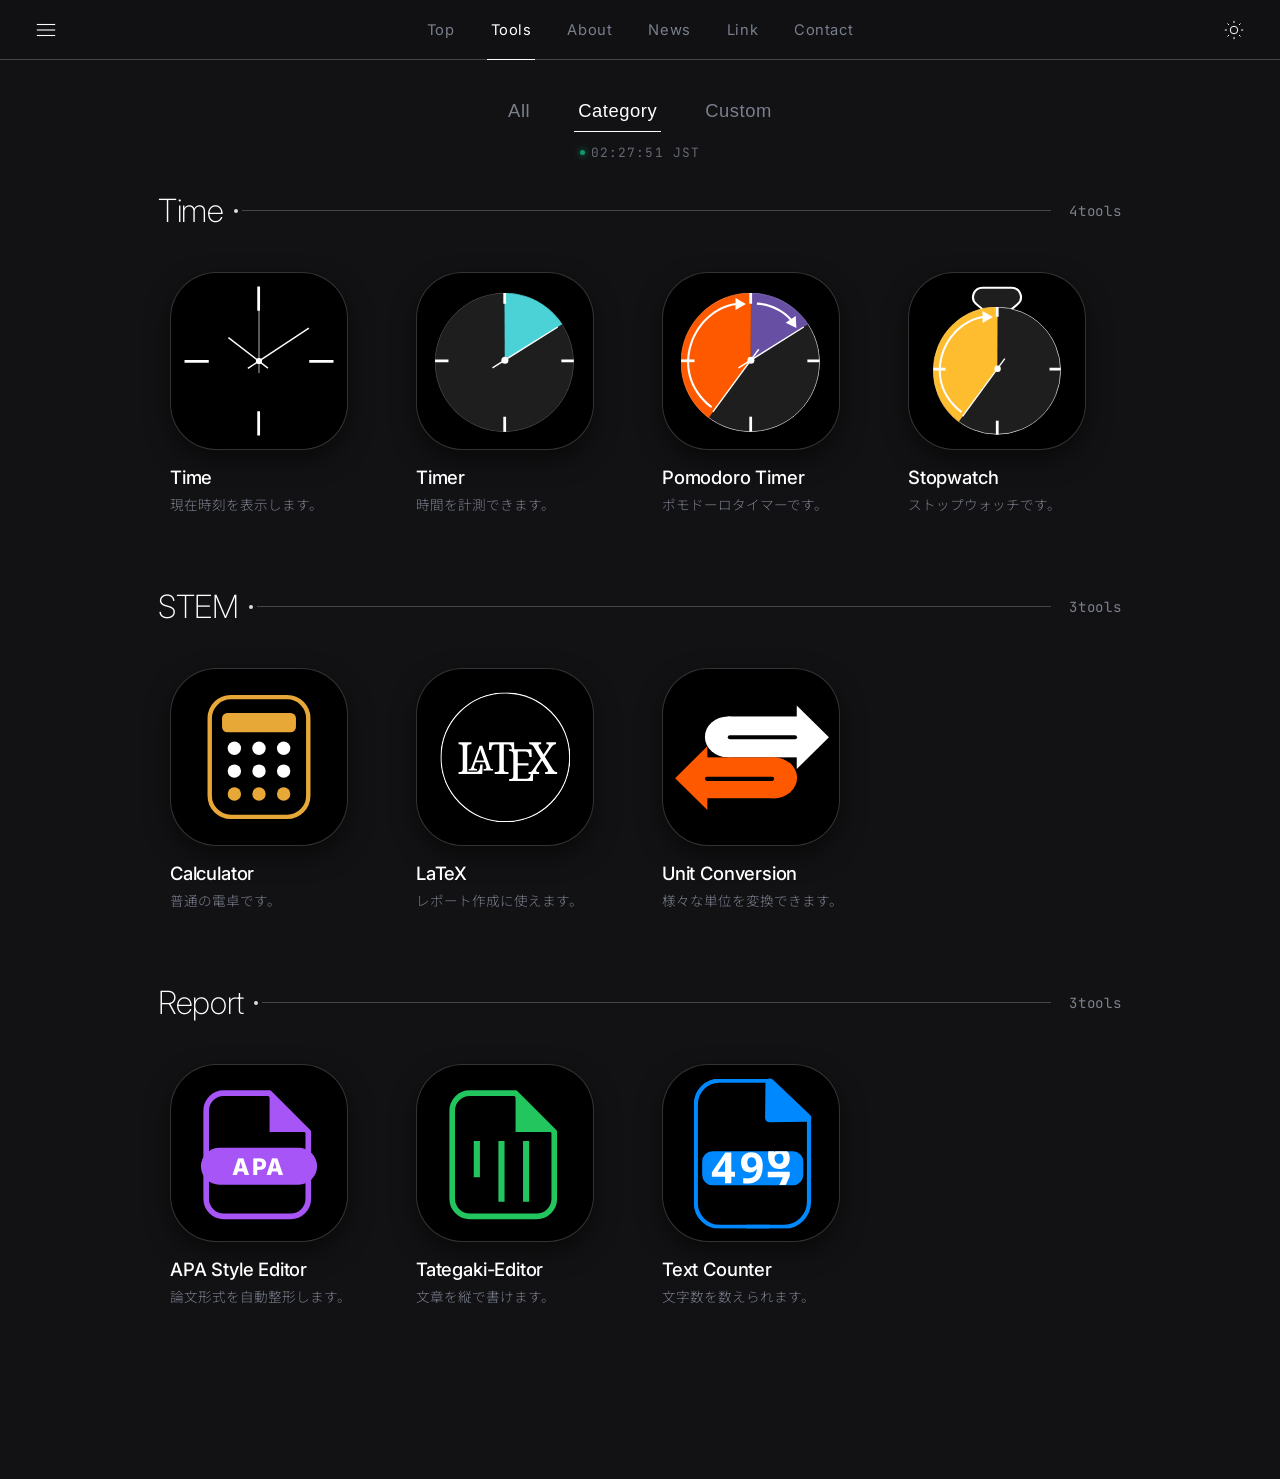
==== index.html @ df2ba7e4 "Update link for time tool to point to time.html" ====
<!DOCTYPE html>
<html lang="ja">
<head>
  <meta charset="UTF-8" />
  <meta name="viewport" content="width=device-width, initial-scale=1.0" />
  <title>Tools Hub | KITs (kits-tools.net)</title>
  
  <link rel="preconnect" href="https://fonts.googleapis.com">
  <link rel="preconnect" href="https://fonts.gstatic.com" crossorigin>
  <link href="https://fonts.googleapis.com/css2?family=Inter:wght@200;300;400;500;600&family=JetBrains+Mono:wght@400;500&family=Noto+Sans+JP:wght@300;400;500&display=swap" rel="stylesheet">
  <link rel="stylesheet" href="css/style.css">

  <script>
    (function() {
      const savedTheme = localStorage.getItem('tools_theme');
      if (savedTheme === 'light') document.documentElement.classList.add('light');
    })();
  </script>
</head>
<body>

  <header class="header">
    <button class="menu-btn" aria-label="Menu">
      <svg width="22" height="22" viewBox="0 0 24 24" stroke="currentColor" stroke-width="1.2" fill="none">
        <line x1="2" y1="6" x2="22" y2="6"></line>
        <line x1="2" y1="12" x2="22" y2="12"></line>
        <line x1="2" y1="18" x2="22" y2="18"></line>
      </svg>
    </button>

    <nav class="main-nav">
      <a href="index.html" class="nav-link">Top</a>
      <a href="index.html" class="nav-link active">Tools</a>
      <a href="about.html" class="nav-link">About</a>
      <a href="#" class="nav-link">News</a>
      <a href="#" class="nav-link">Link</a>
      <a href="#" class="nav-link">Contact</a>
    </nav>

    <button class="theme-btn" id="themeBtn" aria-label="Toggle Theme">
      <svg width="20" height="20" viewBox="0 0 24 24" fill="none" stroke="currentColor" stroke-width="1.2">
        <circle cx="12" cy="12" r="4.5"></circle>
        <line x1="12" y1="1" x2="12" y2="3.5"></line>
        <line x1="12" y1="20.5" x2="12" y2="23"></line>
        <line x1="4.22" y1="4.22" x2="6" y2="6"></line>
        <line x1="18" y1="18" x2="19.78" y2="19.78"></line>
        <line x1="1" y1="12" x2="3.5" y2="12"></line>
        <line x1="20.5" y1="12" x2="23" y2="12"></line>
        <line x1="4.22" y1="19.78" x2="6" y2="18"></line>
        <line x1="18" y1="6" x2="19.78" y2="4.22"></line>
      </svg>
    </button>
  </header>

  <div class="sub-nav-wrapper">
    <div class="sub-nav">
      <button class="sub-link" data-tab="all">All</button>
      <button class="sub-link active" data-tab="category">Category</button>
      <button class="sub-link" data-tab="custom">Custom</button>
    </div>

    <div class="sub-mini-clock">
      <span class="sub-mini-clock-dot"></span>
      <span id="miniClock">00:00:00 JST</span>
    </div>
    
    <div class="custom-toolbar" id="customToolbar">
      <span>✦ ドラッグ＆ドロップで配置を変更できます</span>
      <button class="reset-btn" id="resetOrderBtn">配置をリセット</button>
    </div>
  </div>

  <main class="container">
    <!-- Time -->
    <section class="section category-section" data-cat="time">
      <div class="section-header">
        <h2 class="section-title">Time</h2>
        <div class="section-line"></div>
        <span class="section-count">4tools</span>
      </div>

      <div class="tools-grid" id="grid-time">
        <!-- 1. Time -->
        <a href="time.html" class="tool-item" data-id="time" data-origin="time">
          <div class="icon-box">
            <svg viewBox="70.5 493.5 254 254" fill="none">
              <line x1="210.389" y1="630.792" x2="153.389" y2="586.792" class="svg-main-stroke" stroke-width="2"/>
              <line x1="90" y1="621" x2="125" y2="621" class="svg-main-stroke" stroke-width="4"/>
              <line x1="270" y1="621" x2="305" y2="621" class="svg-main-stroke" stroke-width="4"/>
              <line x1="197" y1="728" x2="197" y2="693" class="svg-main-stroke" stroke-width="4"/>
              <line x1="197" y1="548" x2="197" y2="513" class="svg-main-stroke" stroke-width="4"/>
              <line x1="197.5" y1="638" x2="197.5" y2="542" class="svg-main-stroke"/>
              <line x1="181.45" y1="631.165" x2="269.45" y2="573.165" class="svg-main-stroke" stroke-width="2"/>
              <circle cx="197.5" cy="620.5" r="4.5" class="svg-main-fill"/>
            </svg>
          </div>
          <div class="tool-title">Time</div>
          <div class="tool-desc">現在時刻を表示します。</div>
        </a>

        <!-- 2. Timer -->
        <a href="#timer" class="tool-item" data-id="timer" data-origin="time">
          <div class="icon-box">
            <svg viewBox="419.5 493.5 254 254" fill="none">
              <mask id="timer_mask" style="mask-type:alpha" maskUnits="userSpaceOnUse" x="445" y="522" width="201" height="201">
                <circle cx="545.5" cy="622.5" r="100" fill="#4AD2D7" stroke="white"/>
              </mask>
              <g mask="url(#timer_mask)">
                <circle cx="545.5" cy="622.5" r="100.5" fill="var(--clock-face)"/>
                <circle cx="545.5" cy="622.5" r="100" class="svg-muted-stroke"/>
                <path d="M546.149 618.55L545.597 498.642L648.18 555.559L546.149 618.55Z" fill="#4AD2D7"/>
                <line x1="425.585" y1="620.195" x2="464.914" y2="620.195" class="svg-main-stroke" stroke-width="4"/>
                <line x1="627.849" y1="620.195" x2="667.178" y2="620.195" class="svg-main-stroke" stroke-width="4"/>
                <line x1="546.067" y1="740.183" x2="546.067" y2="700.854" class="svg-main-stroke" stroke-width="4"/>
                <line x1="546.067" y1="537.919" x2="546.067" y2="498.59" class="svg-main-stroke" stroke-width="4"/>
                <line x1="528.434" y1="630.337" x2="622.629" y2="571.402" class="svg-main-stroke" stroke-width="2"/>
                <circle cx="546.382" cy="619.386" r="5.05659" class="svg-main-fill"/>
              </g>
            </svg>
          </div>
          <div class="tool-title">Timer</div>
          <div class="tool-desc">時間を計測できます。</div>
        </a>

        <!-- 3. Pomodoro Timer -->
        <a href="#pomodoro" class="tool-item" data-id="pomodoro" data-origin="time">
          <div class="icon-box">
            <svg viewBox="751.5 493.5 254 254" fill="none">
              <mask id="pomodoro_mask" style="mask-type:alpha" maskUnits="userSpaceOnUse" x="777" y="522" width="201" height="201">
                <circle cx="877.5" cy="622.5" r="100" fill="#D9D9D9" stroke="white"/>
              </mask>
              <g mask="url(#pomodoro_mask)">
                <circle cx="877.5" cy="622.5" r="100" fill="var(--clock-face)" stroke="white"/>
                <path d="M878.15 618.55L877.599 498.641L980.182 555.558L878.15 618.55Z" fill="#6750A4"/>
                <path d="M877.979 619.419L663.673 913.617L879.709 255.445L877.979 619.419Z" fill="#FF5900"/>
                <line x1="757.585" y1="620.195" x2="796.914" y2="620.195" class="svg-main-stroke" stroke-width="4"/>
                <line x1="959.85" y1="620.195" x2="999.179" y2="620.195" class="svg-main-stroke" stroke-width="4"/>
                <line x1="878.067" y1="740.182" x2="878.067" y2="700.853" class="svg-main-stroke" stroke-width="4"/>
                <line x1="878.067" y1="537.919" x2="878.067" y2="498.59" class="svg-main-stroke" stroke-width="4"/>
                <line x1="860.434" y1="630.336" x2="954.629" y2="571.401" class="svg-main-stroke" stroke-width="2"/>
                <path d="M889.712 603.547L823.5 694" class="svg-main-stroke" stroke-width="2"/>
                <circle cx="878.382" cy="619.385" r="5.05659" class="svg-main-fill"/>
                <circle cx="877.5" cy="622.5" r="100" class="svg-muted-stroke"/>
                <path d="M871.157 538.145L856.142 529.51L856.171 546.83L871.157 538.145ZM821.786 687.276L822.706 686.091C789.694 660.442 783.832 625.476 793.524 596.081C803.251 566.579 828.579 542.841 857.828 539.659L857.666 538.168L857.503 536.676C826.861 540.01 800.693 564.754 790.675 595.141C780.621 625.635 786.765 661.966 820.866 688.46L821.786 687.276Z" class="svg-main-fill"/>
              </g>
              <path d="M943.978 573.02L943.115 555.721L928.565 565.118L943.978 573.02ZM887 537.716L886.927 539.215C904.066 540.049 923.358 548.101 935.503 562.642L936.655 561.681L937.806 560.719C925.049 545.445 904.925 537.087 887.073 536.218L887 537.716Z" class="svg-main-fill"/>
            </svg>
          </div>
          <div class="tool-title">Pomodoro Timer</div>
          <div class="tool-desc">ポモドーロタイマーです。</div>
        </a>

        <!-- 4. Stopwatch -->
        <a href="#stopwatch" class="tool-item" data-id="stopwatch" data-origin="time">
          <div class="icon-box">
            <svg viewBox="1077.5 493.5 254 254" fill="none">
              <path d="M1213.09 555.979C1208.1 560.089 1200.9 560.089 1195.91 555.979L1174.91 538.668C1165.14 530.614 1170.83 514.75 1183.5 514.75H1225.5C1238.17 514.75 1243.86 530.614 1234.09 538.668L1213.09 555.979Z" fill="var(--clock-face)" class="svg-main-stroke" stroke-width="3"/>
              <mask id="stopwatch_mask" style="mask-type:alpha" maskUnits="userSpaceOnUse" x="1112" y="542" width="185" height="185">
                <circle cx="1204.5" cy="634.5" r="92" fill="#D9D9D9" stroke="white"/>
              </mask>
              <g mask="url(#stopwatch_mask)">
                <circle cx="1204.5" cy="634.5" r="92" fill="var(--clock-face)" stroke="white"/>
                <path d="M1204.94 631.664L1007.69 902.444L1206.53 296.663L1204.94 631.664Z" fill="#FEBC2F"/>
                <line x1="1094.13" y1="632.219" x2="1130.33" y2="632.219" class="svg-main-stroke" stroke-width="4"/>
                <line x1="1280.29" y1="632.219" x2="1316.49" y2="632.219" class="svg-main-stroke" stroke-width="4"/>
                <line x1="1204.86" y1="742.814" x2="1204.86" y2="706.616" class="svg-main-stroke" stroke-width="4"/>
                <line x1="1204.86" y1="556.652" x2="1204.86" y2="520.454" class="svg-main-stroke" stroke-width="4"/>
                <path d="M1215.74 617.056L1154.8 700.308" class="svg-main-stroke" stroke-width="2"/>
                <circle cx="1205.31" cy="631.633" r="4.65408" class="svg-main-fill"/>
                <circle cx="1204.5" cy="634.5" r="92" class="svg-muted-stroke"/>
                <path d="M1198.66 556.86L1183.57 548.366L1183.76 565.686L1198.66 556.86ZM1153.22 694.12L1154.14 692.935C1124 669.516 1118.49 637.656 1127.15 610.758C1135.84 583.754 1158.75 561.894 1185.34 558.497L1185.15 557.01L1184.96 555.522C1157 559.093 1133.27 581.949 1124.29 609.839C1115.28 637.835 1121.08 671.047 1152.3 695.304L1153.22 694.12Z" class="svg-main-fill"/>
              </g>
            </svg>
          </div>
          <div class="tool-title">Stopwatch</div>
          <div class="tool-desc">ストップウォッチです。</div>
        </a>
      </div>
    </section>

    <!-- STEM -->
    <section class="section category-section" data-cat="stem">
      <div class="section-header">
        <h2 class="section-title">STEM</h2>
        <div class="section-line"></div>
        <span class="section-count">3tools</span>
      </div>

      <div class="tools-grid" id="grid-stem">
        <!-- 1. Calculator -->
        <a href="#calc" class="tool-item" data-id="calc" data-origin="stem">
          <div class="icon-box">
            <svg viewBox="0 0 100 100">
              <rect x="22" y="16" width="56" height="68" rx="12" fill="none" stroke="#e8a838" stroke-width="2.5"/>
              <rect x="29" y="25" width="42" height="11" rx="3" fill="#e8a838"/>
              <circle cx="36" cy="45" r="3.8" class="svg-main-fill"/>
              <circle cx="50" cy="45" r="3.8" class="svg-main-fill"/>
              <circle cx="64" cy="45" r="3.8" class="svg-main-fill"/>
              <circle cx="36" cy="58" r="3.8" class="svg-main-fill"/>
              <circle cx="50" cy="58" r="3.8" class="svg-main-fill"/>
              <circle cx="64" cy="58" r="3.8" class="svg-main-fill"/>
              <circle cx="36" cy="71" r="3.8" fill="#e8a838"/>
              <circle cx="50" cy="71" r="3.8" fill="#e8a838"/>
              <circle cx="64" cy="71" r="3.8" fill="#e8a838"/>
            </svg>
          </div>
          <div class="tool-title">Calculator</div>
          <div class="tool-desc">普通の電卓です。</div>
        </a>

        <!-- 2. LaTeX -->
        <a href="#latex" class="tool-item" data-id="latex" data-origin="stem">
          <div class="icon-box">
            <svg viewBox="419.5 1005.5 254 254" fill="none">
              <mask id="latex_mask" style="mask-type:alpha" maskUnits="userSpaceOnUse" x="453" y="1039" width="188" height="188">
                <circle cx="547" cy="1133" r="94" fill="#4AD2D7"/>
              </mask>
              <g mask="url(#latex_mask)">
                <circle cx="547" cy="1133" r="93" class="svg-main-stroke" stroke-width="2"/>
                <path d="M514.188 1143.25L513.75 1157H479.438V1154.31H480.25C481.854 1154.31 483.125 1154.02 484.062 1153.44C485.021 1152.83 485.5 1151.59 485.5 1149.72V1118.59C485.5 1116.72 485.021 1115.49 484.062 1114.91C483.125 1114.3 481.854 1114 480.25 1114H479.438V1111.31H498.062V1114H497.219C495.677 1114 494.417 1114.28 493.438 1114.84C492.458 1115.39 491.969 1116.55 491.969 1118.34V1153.81H504.594C506.406 1153.81 507.75 1153.23 508.625 1152.06C509.5 1150.9 510.031 1149.55 510.219 1148.03L510.844 1143.25H514.188Z" class="svg-main-fill"/>
                <path d="M551 1114.5H544.781V1149.72C544.781 1151.61 545.26 1152.85 546.219 1153.44C547.177 1154.02 548.448 1154.31 550.031 1154.31H551.5V1157H531.594V1154.31H533.062C534.646 1154.31 535.917 1154.04 536.875 1153.5C537.833 1152.96 538.312 1151.8 538.312 1150.03V1114.5H532.188C530.396 1114.5 529.115 1114.99 528.344 1115.97C527.594 1116.95 527.125 1118.21 526.938 1119.75L526.594 1122.5H523.281L523.594 1111.31H559.625L559.938 1122.5H556.625L556.312 1119.75C556.125 1118.21 555.646 1116.95 554.875 1115.97C554.104 1114.99 552.812 1114.5 551 1114.5Z" class="svg-main-fill"/>
                <path d="M580.406 1144.66H564.969V1163.81H577.312C579.229 1163.81 580.667 1163.32 581.625 1162.34C582.583 1161.36 583.177 1160.1 583.406 1158.56L583.844 1155.81H587.188L586.75 1167H552.438V1164.31H553.25C554.833 1164.31 556.104 1164.04 557.062 1163.5C558.021 1162.96 558.5 1161.8 558.5 1160.03V1128.59C558.5 1126.72 558.021 1125.49 557.062 1124.91C556.125 1124.3 554.854 1124 553.25 1124H552.438V1121.31H584.688L585 1132.5H581.688L581.375 1129.75C581.188 1128.21 580.656 1126.95 579.781 1125.97C578.906 1124.99 577.552 1124.5 575.719 1124.5H564.969V1141.53H580.406V1144.66Z" class="svg-main-fill"/>
                <path d="M609.812 1115.84C609.812 1115.07 609.479 1114.57 608.812 1114.34C608.146 1114.11 607.333 1114 606.375 1114H606.188V1111.31H620.188V1114H619.625C618.292 1114 617.177 1114.36 616.281 1115.09C615.385 1115.82 614.385 1116.99 613.281 1118.59L604 1131.97L615.781 1150.91C616.719 1152.16 617.604 1153.04 618.438 1153.56C619.271 1154.06 620.094 1154.31 620.906 1154.31H621.719V1157H604.438V1154.31H604.781C607.323 1154.31 608.594 1153.6 608.594 1152.19C608.594 1151.62 608.417 1151.04 608.062 1150.44C607.729 1149.81 607.208 1148.93 606.5 1147.78L600.156 1137.59L593.062 1148.09C592.729 1148.59 592.365 1149.26 591.969 1150.09C591.594 1150.93 591.406 1151.67 591.406 1152.31C591.406 1153.65 592.792 1154.31 595.562 1154.31H595.75V1157H580.5V1154.31H580.906C582.49 1154.31 583.719 1153.96 584.594 1153.25C585.49 1152.54 586.479 1151.41 587.562 1149.84L598.25 1134.53L587.688 1117.38C586.917 1116.15 586.042 1115.28 585.062 1114.78C584.104 1114.26 583.146 1114 582.188 1114H581.344V1111.31H598.688V1114H598.5C596.062 1114 594.844 1114.61 594.844 1115.84C594.844 1116.34 594.948 1116.88 595.156 1117.44C595.385 1117.98 595.792 1118.71 596.375 1119.62L602.156 1128.97L608.219 1119.75C608.698 1119.02 609.083 1118.33 609.375 1117.69C609.667 1117.04 609.812 1116.43 609.812 1115.84Z" class="svg-main-fill"/>
                <path d="M519.244 1145.65L517.242 1140.06H504.107L502.203 1145.31C501.894 1146.14 501.739 1146.86 501.739 1147.46C501.739 1149.09 502.846 1149.9 505.06 1149.9H506.207V1152H494V1149.9H494.952C496.01 1149.9 496.767 1149.62 497.223 1149.05C497.695 1148.46 498.207 1147.44 498.761 1145.99L509.845 1116.31H513.751L525.055 1147.24C525.429 1148.25 525.86 1148.95 526.349 1149.34C526.837 1149.71 527.586 1149.9 528.595 1149.9H529.254V1152H515.509V1149.9H516.656C518.658 1149.9 519.659 1149.1 519.659 1147.51C519.659 1147.23 519.618 1146.95 519.537 1146.65C519.472 1146.36 519.374 1146.03 519.244 1145.65ZM505.06 1137.55H516.339L513.238 1128.81C512.717 1127.33 512.237 1125.94 511.798 1124.66C511.375 1123.35 511.025 1122.1 510.748 1120.9C510.553 1121.92 510.235 1123.11 509.796 1124.46C509.373 1125.81 508.925 1127.11 508.453 1128.34L505.06 1137.55Z" class="svg-main-fill"/>
              </g>
            </svg>
          </div>
          <div class="tool-title">LaTeX</div>
          <div class="tool-desc">レポート作成に使えます。</div>
        </a>

        <!-- 3. Unit Conversion -->
        <a href="#unit" class="tool-item" data-id="unit" data-origin="stem">
          <div class="icon-box">
            <svg viewBox="748.5 1005.5 254 254" fill="none">
              <ellipse cx="842" cy="1103.5" rx="33" ry="29.5" class="svg-main-fill"/>
              <rect x="842" y="1074" width="100" height="59" class="svg-main-fill"/>
              <path d="M988 1104L941.5 1149.9V1058.1L988 1104Z" class="svg-main-fill"/>

              <ellipse cx="908.5" cy="1162.5" rx="33.5" ry="29.5" fill="#FF5900"/>
              <rect x="812" y="1133" width="100" height="59" fill="#FF5900"/>
              <path d="M766 1163L812.5 1117.1V1208.9L766 1163Z" fill="#FF5900"/>

              <line x1="845" y1="1104" x2="939" y2="1104" stroke="var(--icon-bg)" stroke-width="6" stroke-linecap="round"/>
              <line x1="812" y1="1164" x2="906" y2="1164" stroke="var(--icon-bg)" stroke-width="6" stroke-linecap="round"/>
            </svg>
          </div>
          <div class="tool-title">Unit Conversion</div>
          <div class="tool-desc">様々な単位を変換できます。</div>
        </a>
      </div>
    </section>

    <!-- Report -->
    <section class="section category-section" data-cat="report">
      <div class="section-header">
        <h2 class="section-title">Report</h2>
        <div class="section-line"></div>
        <span class="section-count">3tools</span>
      </div>

      <div class="tools-grid" id="grid-report">
        <!-- 1. APA Style Editor -->
        <a href="#apa" class="tool-item" data-id="apa" data-origin="report">
          <div class="icon-box">
            <svg viewBox="0 0 100 100">
              <path d="M 30 16 L 56 16 L 78 38 L 78 76 A 10 10 0 0 1 68 86 L 30 86 A 10 10 0 0 1 20 76 L 20 26 A 10 10 0 0 1 30 16 Z" 
                    fill="none" stroke="#a855f7" stroke-width="3.2" stroke-linejoin="round"/>
              <path d="M 56 16 L 78 38 L 56 38 Z" fill="#a855f7"/>
              <rect x="17" y="47" width="66" height="21" rx="10.5" fill="#a855f7"/>
              <text x="50" y="62.5" font-family="'Inter', sans-serif" font-size="13" font-weight="800" fill="#fff" text-anchor="middle" letter-spacing="1">APA</text>
            </svg>
          </div>
          <div class="tool-title">APA Style Editor</div>
          <div class="tool-desc">論文形式を自動整形します。</div>
        </a>

        <!-- 2. Tategaki-Editor -->
        <a href="#tategaki" class="tool-item" data-id="tategaki" data-origin="report">
          <div class="icon-box">
            <svg viewBox="0 0 100 100">
              <path d="M 30 16 L 56 16 L 78 38 L 78 76 A 10 10 0 0 1 68 86 L 30 86 A 10 10 0 0 1 20 76 L 20 26 A 10 10 0 0 1 30 16 Z" 
                    fill="none" stroke="#22c55e" stroke-width="3.2" stroke-linejoin="round"/>
              <path d="M 56 16 L 78 38 L 56 38 Z" fill="#22c55e"/>
              <line x1="62" y1="45" x2="62" y2="76" stroke="#22c55e" stroke-width="3.5" stroke-linecap="square"/>
              <line x1="48" y1="45" x2="48" y2="76" stroke="#22c55e" stroke-width="3.5" stroke-linecap="square"/>
              <line x1="34" y1="45" x2="34" y2="62" stroke="#22c55e" stroke-width="3.5" stroke-linecap="square"/>
            </svg>
          </div>
          <div class="tool-title">Tategaki-Editor</div>
          <div class="tool-desc">文章を縦で書けます。</div>
        </a>

        <!-- 3. Text Counter -->
        <a href="#counter" class="tool-item" data-id="counter" data-origin="report">
          <div class="icon-box">
            <svg viewBox="748.5 1527.5 254 254" fill="none">
              <mask id="tc_mask0" style="mask-type:alpha" maskUnits="userSpaceOnUse" x="792" y="1547" width="111" height="217">
                <rect x="792.91" y="1547.15" width="109.406" height="216.847" fill="#D9D9D9"/>
              </mask>
              <g mask="url(#tc_mask0)">
                <rect x="795.91" y="1550.15" width="163.292" height="210.847" rx="34" stroke="#0088FF" stroke-width="6"/>
              </g>
              <mask id="tc_mask1" style="mask-type:alpha" maskUnits="userSpaceOnUse" x="868" y="1604" width="104" height="160">
                <rect x="868.919" y="1604.91" width="102.496" height="159.094" fill="#D9D9D9"/>
              </mask>
              <g mask="url(#tc_mask1)">
                <rect x="795.91" y="1550.15" width="163.292" height="210.847" rx="36" stroke="#0088FF" stroke-width="6"/>
              </g>

              <rect x="808.5" y="1655.5" width="139" height="42" rx="11.5" fill="#0088FF" stroke="#0088FF" stroke-width="7"/>

              <path d="M902.052 1610.03C898.599 1610.07 895.791 1607.41 895.826 1604.14L896.379 1552.58C896.434 1547.42 903.039 1544.87 906.901 1548.52L960.838 1599.55C964.7 1603.21 962.003 1609.46 956.542 1609.51L902.052 1610.03Z" fill="#0088FF"/>

              <mask id="tc_mask2" style="mask-type:alpha" maskUnits="userSpaceOnUse" x="805" y="1652" width="146" height="49">
                <rect x="808.5" y="1655.5" width="139" height="42" rx="11.5" fill="#6750A4" stroke="#6750A4" stroke-width="7"/>
              </mask>
              <g mask="url(#tc_mask2)">
                <path d="M852.41 1688.82H847.078V1698H837.964V1688.82H819.054V1682.31L838.46 1653.73H847.078V1681.57H852.41V1688.82ZM837.964 1674.07C837.964 1673.37 837.964 1672.54 837.964 1671.59C838.005 1670.6 838.047 1669.62 838.088 1668.67C838.129 1667.68 838.171 1666.81 838.212 1666.07C838.253 1665.28 838.295 1664.75 838.336 1664.46H838.088C837.716 1665.28 837.323 1666.09 836.91 1666.88C836.497 1667.66 836.001 1668.47 835.422 1669.29L827.3 1681.57H837.964V1674.07ZM892.427 1672.64C892.427 1675.16 892.241 1677.68 891.869 1680.21C891.497 1682.69 890.836 1685.04 889.885 1687.27C888.976 1689.46 887.674 1691.43 885.979 1693.16C884.326 1694.86 882.197 1696.2 879.593 1697.19C877.031 1698.14 873.91 1698.62 870.231 1698.62C869.363 1698.62 868.351 1698.58 867.193 1698.5C866.036 1698.45 865.065 1698.35 864.279 1698.19V1690.68C865.106 1690.85 865.974 1690.99 866.883 1691.12C867.793 1691.24 868.702 1691.3 869.611 1691.3C872.381 1691.3 874.654 1690.97 876.431 1690.31C878.25 1689.65 879.676 1688.7 880.709 1687.46C881.743 1686.22 882.487 1684.75 882.941 1683.06C883.437 1681.36 883.727 1679.5 883.809 1677.48H883.437C882.859 1678.43 882.156 1679.3 881.329 1680.08C880.544 1680.87 879.531 1681.49 878.291 1681.94C877.093 1682.4 875.543 1682.62 873.641 1682.62C871.12 1682.62 868.929 1682.09 867.069 1681.01C865.209 1679.9 863.763 1678.3 862.729 1676.24C861.696 1674.13 861.179 1671.59 861.179 1668.61C861.179 1665.39 861.779 1662.64 862.977 1660.37C864.217 1658.05 865.974 1656.29 868.247 1655.1C870.521 1653.86 873.187 1653.24 876.245 1653.24C878.519 1653.24 880.627 1653.63 882.569 1654.41C884.553 1655.2 886.269 1656.4 887.715 1658.01C889.203 1659.58 890.361 1661.59 891.187 1664.02C892.014 1666.46 892.427 1669.34 892.427 1672.64ZM876.431 1660.74C874.613 1660.74 873.125 1661.36 871.967 1662.6C870.81 1663.84 870.231 1665.8 870.231 1668.49C870.231 1670.64 870.727 1672.33 871.719 1673.57C872.711 1674.81 874.22 1675.43 876.245 1675.43C877.651 1675.43 878.849 1675.12 879.841 1674.5C880.875 1673.88 881.681 1673.12 882.259 1672.21C882.838 1671.26 883.127 1670.29 883.127 1669.29C883.127 1668.26 882.983 1667.25 882.693 1666.26C882.404 1665.22 881.97 1664.29 881.391 1663.47C880.854 1662.64 880.172 1661.98 879.345 1661.48C878.519 1660.99 877.547 1660.74 876.431 1660.74Z" fill="white"/>
                <path d="M900.17 1658.21C900.17 1655.65 900.356 1653.13 900.728 1650.65C901.1 1648.17 901.741 1645.83 902.65 1643.64C903.601 1641.41 904.903 1639.45 906.556 1637.75C908.251 1636.02 910.379 1634.67 912.942 1633.72C915.546 1632.73 918.687 1632.24 922.366 1632.24C923.234 1632.24 924.247 1632.28 925.404 1632.36C926.561 1632.4 927.533 1632.5 928.318 1632.67V1640.17C927.533 1639.97 926.665 1639.82 925.714 1639.74C924.805 1639.61 923.895 1639.55 922.986 1639.55C920.217 1639.55 917.923 1639.88 916.104 1640.54C914.327 1641.21 912.921 1642.16 911.888 1643.4C910.855 1644.64 910.09 1646.1 909.594 1647.8C909.139 1649.45 908.871 1651.31 908.788 1653.38H909.16C909.739 1652.39 910.441 1651.52 911.268 1650.77C912.136 1649.99 913.19 1649.37 914.43 1648.91C915.67 1648.46 917.117 1648.23 918.77 1648.23C921.374 1648.23 923.606 1648.79 925.466 1649.91C927.367 1650.98 928.835 1652.57 929.868 1654.68C930.901 1656.75 931.418 1659.27 931.418 1662.24C931.418 1665.43 930.798 1668.18 929.558 1670.49C928.359 1672.8 926.623 1674.58 924.35 1675.82C922.118 1677.02 919.452 1677.62 916.352 1677.62C914.079 1677.62 911.95 1677.23 909.966 1676.44C908.023 1675.66 906.308 1674.48 904.82 1672.91C903.373 1671.3 902.237 1669.27 901.41 1666.83C900.583 1664.39 900.17 1661.52 900.17 1658.21ZM916.166 1670.12C917.985 1670.12 919.473 1669.5 920.63 1668.26C921.787 1666.98 922.366 1665.01 922.366 1662.37C922.366 1660.22 921.87 1658.52 920.878 1657.28C919.886 1656.04 918.377 1655.42 916.352 1655.42C914.988 1655.42 913.789 1655.73 912.756 1656.35C911.723 1656.93 910.917 1657.7 910.338 1658.65C909.759 1659.6 909.47 1660.57 909.47 1661.56C909.47 1662.6 909.615 1663.63 909.904 1664.66C910.193 1665.65 910.607 1666.56 911.144 1667.39C911.723 1668.22 912.425 1668.88 913.252 1669.37C914.079 1669.87 915.05 1670.12 916.166 1670.12Z" fill="white"/>
                <path d="M904.882 1726L921.498 1689.61H899.674V1681.73H931.418V1687.62L914.678 1726H904.882Z" fill="white"/>
              </g>
            </svg>
          </div>
          <div class="tool-title">Text Counter</div>
          <div class="tool-desc">文字数を数えられます。</div>
        </a>
      </div>
    </section>

    <div id="flatViewContainer" style="display: none;">
      <div class="tools-grid" id="flatGrid"></div>
    </div>
  </main>

  <script src="js/theme.js"></script>
  <script src="js/main.js"></script>
</body>
</html>
---- css/style.css ----
/* ─── カラー変数（ダークモード） ─── */
:root {
  --bg: #121214;
  --nav-bg: rgba(18, 18, 20, 0.88);
  --text-main: #ffffff;
  --text-sub: #7a7f8d;

  /* シャープな極細ヘアライン */
  --sharp-line: rgba(255, 255, 255, 0.22);
  --sharp-line-bright: rgba(255, 255, 255, 0.85);
  --sharp-active: #ffffff;

  --card-bg: rgba(255, 255, 255, 0.015);
  --card-border: rgba(255, 255, 255, 0.1);
  --card-hover-border: rgba(255, 255, 255, 0.4);
  --card-hover: rgba(255, 255, 255, 0.03);

  --icon-bg: #000000;
  --icon-border: rgba(255, 255, 255, 0.2);
  --icon-border-hover: rgba(255, 255, 255, 0.7);
  --icon-shadow: 0 10px 24px rgba(0, 0, 0, 0.5);
  --icon-shadow-hover: 0 14px 32px rgba(0, 0, 0, 0.75), 0 0 14px rgba(255, 255, 255, 0.08);

  --clock-face: #1E1E1E;
  --svg-main: #ffffff;
  --svg-muted: rgba(255, 255, 255, 0.28);
  --custom-bar-bg: rgba(255, 255, 255, 0.04);
  --spotlight: rgba(99, 102, 241, 0.07);
  --grid-line: rgba(255, 255, 255, 0.03);
}

/* ─── カラー変数（ライトモード） ─── */
html.light {
  --bg: #f8f9fa;
  --nav-bg: rgba(248, 249, 250, 0.88);
  --text-main: #111215;
  --text-sub: #6c727f;

  --sharp-line: rgba(0, 0, 0, 0.14);
  --sharp-line-bright: rgba(0, 0, 0, 0.85);
  --sharp-active: #111215;

  --card-bg: rgba(0, 0, 0, 0.012);
  --card-border: rgba(0, 0, 0, 0.08);
  --card-hover-border: rgba(0, 0, 0, 0.35);
  --card-hover: rgba(0, 0, 0, 0.03);

  --icon-bg: #ffffff;
  --icon-border: rgba(0, 0, 0, 0.12);
  --icon-border-hover: rgba(0, 0, 0, 0.35);
  --icon-shadow: 0 4px 14px rgba(0, 0, 0, 0.05), 0 1px 2px rgba(0, 0, 0, 0.03);
  --icon-shadow-hover: 0 8px 20px rgba(0, 0, 0, 0.09), 0 2px 4px rgba(0, 0, 0, 0.04);

  --clock-face: #eef0f3;
  --svg-main: #111215;
  --svg-muted: rgba(0, 0, 0, 0.2);
  --custom-bar-bg: rgba(0, 0, 0, 0.03);
  --spotlight: rgba(0, 0, 0, 0.025);
  --grid-line: rgba(0, 0, 0, 0.035);
}

/* ─── リセット＆基本スタイル ─── */
* {
  margin: 0;
  padding: 0;
  box-sizing: border-box;
  -webkit-font-smoothing: antialiased;
}

body {
  background-color: var(--bg);
  color: var(--text-main);
  font-family: 'Inter', 'Noto Sans JP', sans-serif;
  transition: background-color 0.25s ease, color 0.25s ease;
  min-height: 100vh;
  padding-bottom: 90px;
  position: relative;
  overflow-x: hidden;
}

/* マウス追従グリッド背景（About用） */
.spotlight-grid {
  position: fixed;
  inset: 0;
  pointer-events: none;
  z-index: 0;
  background-image: 
    radial-gradient(circle 380px at var(--mouse-x, 50vw) var(--mouse-y, 50vh), var(--spotlight), transparent 80%),
    linear-gradient(to right, var(--grid-line) 1px, transparent 1px),
    linear-gradient(to bottom, var(--grid-line) 1px, transparent 1px);
  background-size: 100% 100%, 48px 48px, 48px 48px;
}

/* ─── ヘッダー ─── */
.header {
  position: sticky;
  top: 0;
  z-index: 100;
  background: var(--nav-bg);
  backdrop-filter: blur(16px);
  -webkit-backdrop-filter: blur(16px);
  display: flex;
  align-items: center;
  justify-content: space-between;
  height: 60px;
  padding: 0 28px;
  border-bottom: 1px solid var(--sharp-line);
}

.menu-btn, .theme-btn {
  background: none;
  border: none;
  color: var(--text-main);
  cursor: pointer;
  display: flex;
  align-items: center;
  justify-content: center;
  width: 36px;
  height: 36px;
  outline: none;
  transition: opacity 0.2s ease;
}
.menu-btn:hover, .theme-btn:hover {
  opacity: 0.6;
}

.main-nav {
  display: flex;
  align-items: center;
  gap: 36px;
  height: 100%;
}

.nav-link {
  color: var(--text-sub);
  text-decoration: none;
  font-size: 0.92rem;
  font-weight: 400;
  letter-spacing: 0.04em;
  position: relative;
  display: flex;
  align-items: center;
  height: 100%;
  outline: none;
  transition: color 0.2s ease;
}

.nav-link:hover, .nav-link.active {
  color: var(--text-main);
}

.nav-link.active::after {
  content: '';
  position: absolute;
  bottom: -1px;
  left: -4px;
  right: -4px;
  height: 1px;
  background-color: var(--sharp-active);
}

/* ─── サブナビゲーション ─── */
.sub-nav-wrapper {
  display: flex;
  flex-direction: column;
  align-items: center;
  padding: 34px 0 20px;
  gap: 12px;
}

.sub-nav {
  display: flex;
  gap: 40px;
  position: relative;
}

.sub-link {
  background: none;
  border: none;
  color: var(--text-sub);
  font-size: 1.15rem;
  font-weight: 300;
  letter-spacing: 0.03em;
  cursor: pointer;
  position: relative;
  padding: 6px 4px 10px;
  outline: none;
  transition: color 0.2s ease;
}

.sub-link:hover, .sub-link.active {
  color: var(--text-main);
}

.sub-link.active::after {
  content: '';
  position: absolute;
  bottom: 0;
  left: 0;
  width: 100%;
  height: 1px;
  background-color: var(--sharp-active);
}

.sub-mini-clock {
  font-family: 'JetBrains Mono', monospace;
  font-size: 0.8rem;
  color: var(--text-sub);
  letter-spacing: 0.08em;
  opacity: 0.8;
  display: flex;
  align-items: center;
  gap: 6px;
  user-select: none;
}

.sub-mini-clock-dot {
  width: 5px;
  height: 5px;
  background-color: #10b981;
  border-radius: 50%;
  box-shadow: 0 0 6px #10b981;
}

.custom-toolbar {
  display: none;
  align-items: center;
  gap: 16px;
  font-size: 0.82rem;
  color: var(--text-sub);
  background: var(--custom-bar-bg);
  border: 1px solid var(--sharp-line);
  padding: 6px 16px;
  border-radius: 9999px;
  margin-top: 4px;
}

.custom-toolbar.show {
  display: inline-flex;
}

.reset-btn {
  background: none;
  border: 1px solid var(--sharp-line);
  color: var(--text-main);
  padding: 3px 10px;
  font-size: 0.78rem;
  border-radius: 4px;
  cursor: pointer;
  outline: none;
  transition: all 0.2s;
}
.reset-btn:hover {
  background: var(--card-hover);
  border-color: var(--sharp-active);
}

/* ─── メインコンテナ ─── */
.container {
  position: relative;
  z-index: 1;
  max-width: 1020px;
  margin: 0 auto;
  padding: 10px 28px;
}

.section {
  margin-bottom: 60px;
}

.section-header {
  display: flex;
  align-items: center;
  gap: 18px;
  margin-bottom: 30px;
}

.section-title {
  font-size: 2.0rem;
  font-weight: 200;
  letter-spacing: -0.01em;
  white-space: nowrap;
}

.section-line {
  flex: 1;
  height: 1px;
  background: var(--sharp-line);
  position: relative;
}

.section-line::before {
  content: '';
  position: absolute;
  left: -8px;
  top: -1.5px;
  width: 4px;
  height: 4px;
  background: var(--sharp-line-bright);
  border-radius: 50%;
}

.section-count, .section-tag {
  font-family: 'JetBrains Mono', monospace;
  font-size: 0.88rem;
  color: var(--text-sub);
  white-space: nowrap;
  letter-spacing: 0.06em;
  font-weight: 400;
}

/* ─── ツールグリッド ─── */
.tools-grid {
  display: grid;
  grid-template-columns: repeat(auto-fill, minmax(210px, 1fr));
  gap: 32px 20px;
}

.tool-item {
  display: flex;
  flex-direction: column;
  text-decoration: none;
  color: inherit;
  padding: 12px;
  border-radius: 18px;
  position: relative;
  transition: background 0.2s ease, transform 0.2s ease;
  cursor: pointer;
  user-select: none;
}

.tool-item:hover {
  background: var(--card-hover);
  transform: translateY(-4px);
}

.tool-item.dragging {
  opacity: 0.35;
  transform: scale(0.95);
}

.tool-item.drag-over {
  outline: 1px dashed var(--sharp-active);
  outline-offset: 4px;
  border-radius: 18px;
}

.icon-box {
  width: 100%;
  max-width: 178px;
  aspect-ratio: 1 / 1;
  background-color: var(--icon-bg);
  border: 1px solid var(--icon-border);
  border-radius: 26%;
  display: flex;
  align-items: center;
  justify-content: center;
  margin-bottom: 16px;
  box-shadow: var(--icon-shadow);
  transition: border-color 0.2s ease, box-shadow 0.2s ease, background-color 0.25s ease;
  overflow: hidden;
}

.tool-item:hover .icon-box {
  border-color: var(--icon-border-hover);
  box-shadow: var(--icon-shadow-hover);
}

.icon-box svg {
  width: 100%;
  height: 100%;
  display: block;
}

.tool-title {
  font-size: 1.15rem;
  font-weight: 500;
  margin-bottom: 5px;
  letter-spacing: -0.01em;
  line-height: 1.3;
}

.tool-desc {
  font-size: 0.85rem;
  color: var(--text-sub);
  line-height: 1.48;
  font-weight: 300;
}

/* ─── Aboutページ固有スタイル ─── */
.hud-bar {
  display: flex;
  align-items: center;
  justify-content: space-between;
  font-family: 'JetBrains Mono', monospace;
  font-size: 0.75rem;
  color: var(--text-sub);
  letter-spacing: 0.08em;
  padding-bottom: 18px;
  border-bottom: 1px solid var(--sharp-line);
  margin-bottom: 56px;
  flex-wrap: wrap;
  gap: 12px;
}

.hud-group {
  display: flex;
  align-items: center;
  gap: 10px;
}

.hud-dot {
  width: 6px;
  height: 6px;
  background-color: #10b981;
  border-radius: 50%;
  box-shadow: 0 0 8px #10b981;
  animation: pulse 2s infinite;
}

@keyframes pulse {
  0%, 100% { opacity: 1; }
  50% { opacity: 0.3; }
}

.hero-lead {
  font-size: clamp(1.5rem, 3.5vw, 2.3rem);
  font-weight: 200;
  line-height: 1.45;
  letter-spacing: -0.02em;
  margin-bottom: 24px;
  max-width: 820px;
}

.hero-lead .highlight {
  font-weight: 400;
  border-bottom: 1px solid var(--sharp-line-bright);
  padding-bottom: 2px;
}

.hero-sub {
  font-size: 0.98rem;
  color: var(--text-sub);
  line-height: 1.95;
  font-weight: 300;
  max-width: 780px;
}

.concept-grid {
  display: grid;
  grid-template-columns: repeat(3, 1fr);
  gap: 20px;
  perspective: 1000px;
}

.corner-card {
  position: relative;
  background: var(--card-bg);
  border: 1px solid var(--card-border);
  padding: 32px 24px;
  display: flex;
  flex-direction: column;
  gap: 14px;
  transition: border-color 0.25s, transform 0.15s ease-out, box-shadow 0.25s;
  transform-style: preserve-3d;
}

.corner-card::before, .corner-card::after {
  content: '';
  position: absolute;
  width: 6px;
  height: 6px;
  border-color: var(--sharp-line-bright);
  pointer-events: none;
}
.corner-card::before {
  top: -1px; left: -1px;
  border-top: 1px solid;
  border-left: 1px solid;
}
.corner-card::after {
  bottom: -1px; right: -1px;
  border-bottom: 1px solid;
  border-right: 1px solid;
}

.corner-card:hover {
  border-color: var(--card-hover-border);
  box-shadow: 0 14px 30px rgba(0, 0, 0, 0.15);
}

.card-meta {
  display: flex;
  justify-content: space-between;
  align-items: center;
  font-family: 'JetBrains Mono', monospace;
  font-size: 0.76rem;
  color: var(--text-sub);
  border-bottom: 1px solid var(--sharp-line);
  padding-bottom: 8px;
}

.card-title {
  font-size: 1.15rem;
  font-weight: 500;
  letter-spacing: -0.01em;
}

.card-desc {
  font-size: 0.84rem;
  color: var(--text-sub);
  line-height: 1.75;
  font-weight: 300;
}

.creator-plate {
  position: relative;
  background: var(--card-bg);
  border: 1px solid var(--card-border);
  padding: 38px;
  display: flex;
  align-items: center;
  gap: 40px;
}

.cross-mark {
  position: absolute;
  font-family: 'JetBrains Mono', monospace;
  font-size: 11px;
  line-height: 1;
  color: var(--sharp-line-bright);
  pointer-events: none;
}
.cross-tl { top: 6px; left: 8px; }
.cross-tr { top: 6px; right: 8px; }
.cross-bl { bottom: 6px; left: 8px; }
.cross-br { bottom: 6px; right: 8px; }

.creator-symbol {
  width: 110px;
  height: 110px;
  background: var(--icon-bg);
  border: 1px solid var(--icon-border);
  border-radius: 26%;
  display: flex;
  align-items: center;
  justify-content: center;
  box-shadow: var(--icon-shadow);
  flex-shrink: 0;
  transition: transform 0.3s ease;
}

.creator-plate:hover .creator-symbol {
  transform: scale(1.03);
}

.creator-symbol svg {
  width: 60%;
  height: 60%;
}

.creator-details {
  display: flex;
  flex-direction: column;
  gap: 10px;
  flex: 1;
}

.creator-tag {
  font-family: 'JetBrains Mono', monospace;
  font-size: 0.76rem;
  color: var(--text-sub);
  letter-spacing: 0.12em;
}

.creator-name {
  font-size: 1.45rem;
  font-weight: 300;
  letter-spacing: -0.01em;
}

.creator-bio {
  font-size: 0.88rem;
  color: var(--text-sub);
  line-height: 1.8;
  font-weight: 300;
  max-width: 620px;
}

.creator-links {
  display: flex;
  gap: 24px;
  margin-top: 8px;
}

.creator-link {
  font-family: 'JetBrains Mono', monospace;
  font-size: 0.82rem;
  color: var(--text-main);
  text-decoration: none;
  border-bottom: 1px solid var(--sharp-line);
  padding-bottom: 2px;
  transition: all 0.2s;
}

.creator-link:hover {
  border-bottom-color: var(--sharp-active);
  letter-spacing: 0.05em;
}

.spec-grid {
  display: grid;
  grid-template-columns: repeat(2, 1fr);
  gap: 20px;
}

.spec-item {
  border-left: 1px solid var(--sharp-line);
  padding-left: 18px;
  display: flex;
  flex-direction: column;
  gap: 6px;
}

.spec-key {
  font-family: 'JetBrains Mono', monospace;
  font-size: 0.74rem;
  color: var(--text-sub);
  letter-spacing: 0.08em;
}

.spec-val {
  font-size: 0.88rem;
  font-weight: 300;
  color: var(--text-main);
}

/* ─── SVG カラー連動クラス ─── */
.svg-main-stroke { stroke: var(--svg-main) !important; }
.svg-main-fill   { fill: var(--svg-main) !important; }
.svg-muted-stroke{ stroke: var(--svg-muted) !important; }

/* ─── レスポンシブ ─── */
@media (max-width: 768px) {
  .concept-grid { grid-template-columns: 1fr; }
  .creator-plate { flex-direction: column; align-items: flex-start; padding: 28px 20px; gap: 24px; }
  .spec-grid { grid-template-columns: 1fr; }
}

@media (max-width: 640px) {
  .tools-grid { grid-template-columns: repeat(2, 1fr); gap: 20px 14px; }
  .icon-box { max-width: 100%; }
  .main-nav { display: none; }
  .section-title { font-size: 1.6rem; }
}
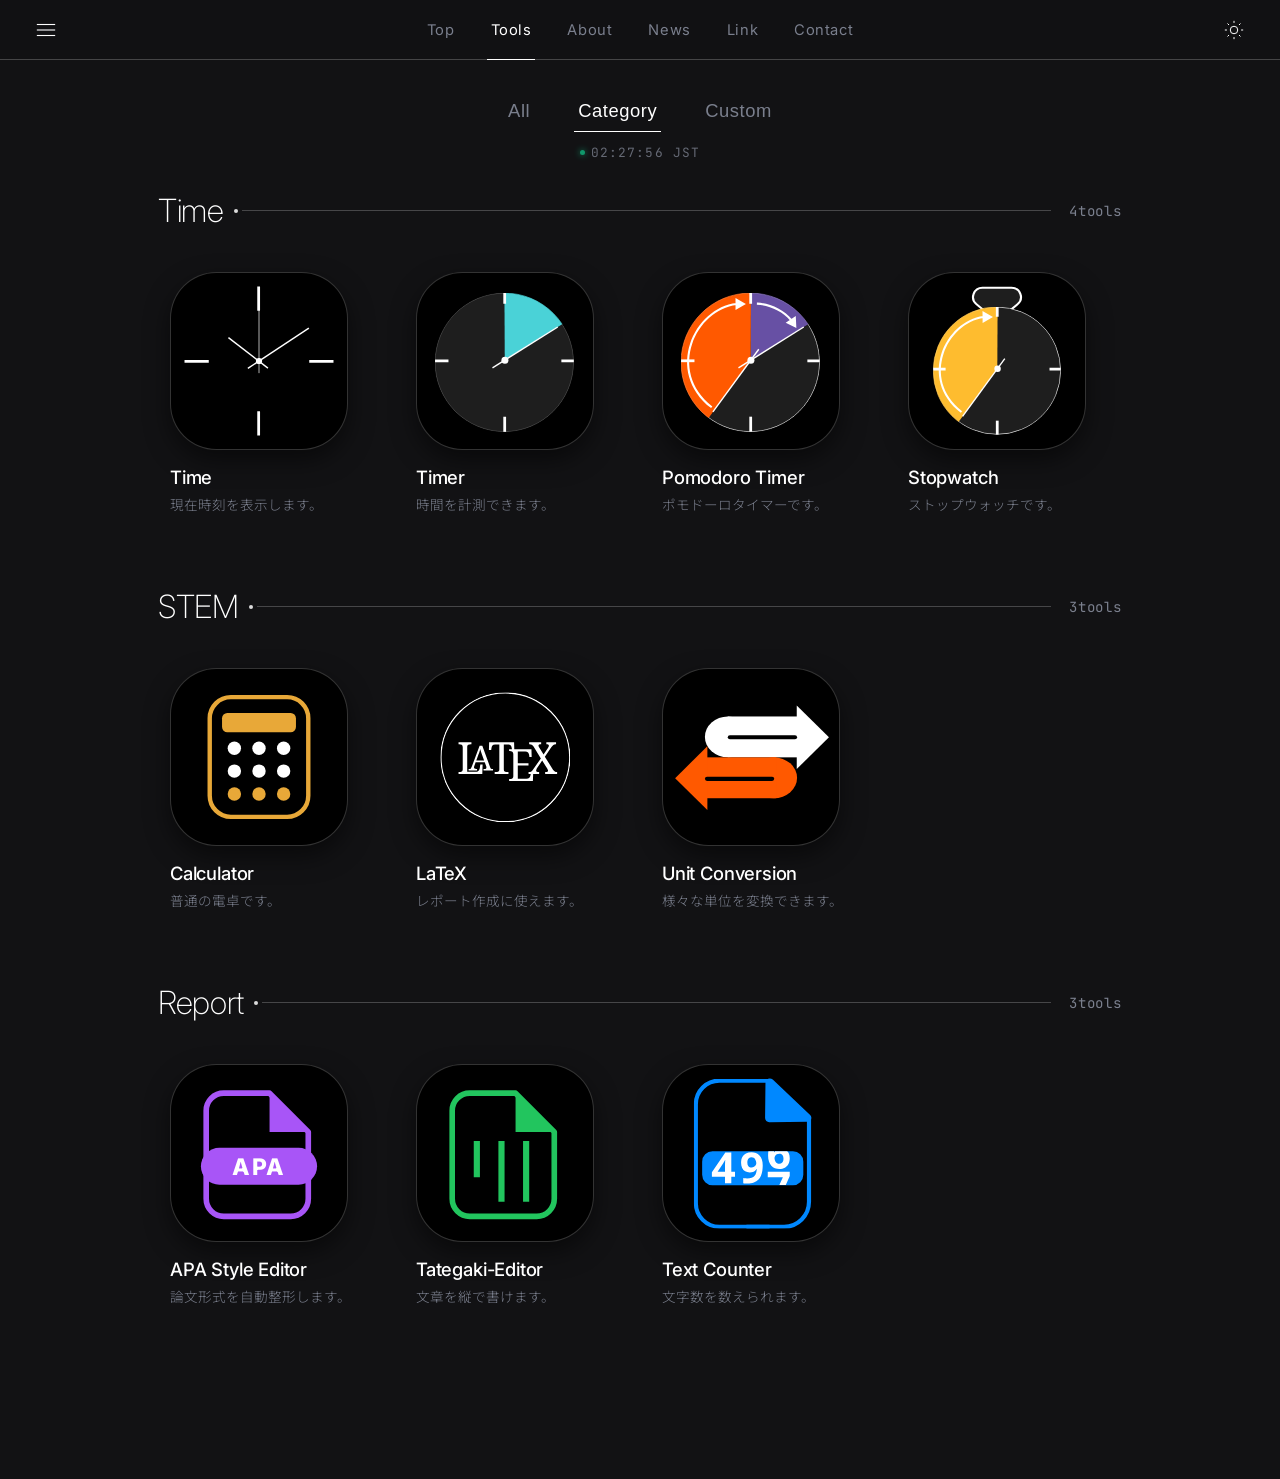
==== commit 86a25636: "Update links for timer, pomodoro, and stopwatch" ====
--- a/index.html
+++ b/index.html
@@ -99,7 +99,7 @@
         </a>
 
         <!-- 2. Timer -->
-        <a href="#timer" class="tool-item" data-id="timer" data-origin="time">
+        <a href="timer.html" class="tool-item" data-id="timer" data-origin="time">
           <div class="icon-box">
             <svg viewBox="419.5 493.5 254 254" fill="none">
               <mask id="timer_mask" style="mask-type:alpha" maskUnits="userSpaceOnUse" x="445" y="522" width="201" height="201">
@@ -123,7 +123,7 @@
         </a>
 
         <!-- 3. Pomodoro Timer -->
-        <a href="#pomodoro" class="tool-item" data-id="pomodoro" data-origin="time">
+        <a href="pomodoro.html" class="tool-item" data-id="pomodoro" data-origin="time">
           <div class="icon-box">
             <svg viewBox="751.5 493.5 254 254" fill="none">
               <mask id="pomodoro_mask" style="mask-type:alpha" maskUnits="userSpaceOnUse" x="777" y="522" width="201" height="201">
@@ -151,7 +151,7 @@
         </a>
 
         <!-- 4. Stopwatch -->
-        <a href="#stopwatch" class="tool-item" data-id="stopwatch" data-origin="time">
+        <a href="stopwatch.html" class="tool-item" data-id="stopwatch" data-origin="time">
           <div class="icon-box">
             <svg viewBox="1077.5 493.5 254 254" fill="none">
               <path d="M1213.09 555.979C1208.1 560.089 1200.9 560.089 1195.91 555.979L1174.91 538.668C1165.14 530.614 1170.83 514.75 1183.5 514.75H1225.5C1238.17 514.75 1243.86 530.614 1234.09 538.668L1213.09 555.979Z" fill="var(--clock-face)" class="svg-main-stroke" stroke-width="3"/>
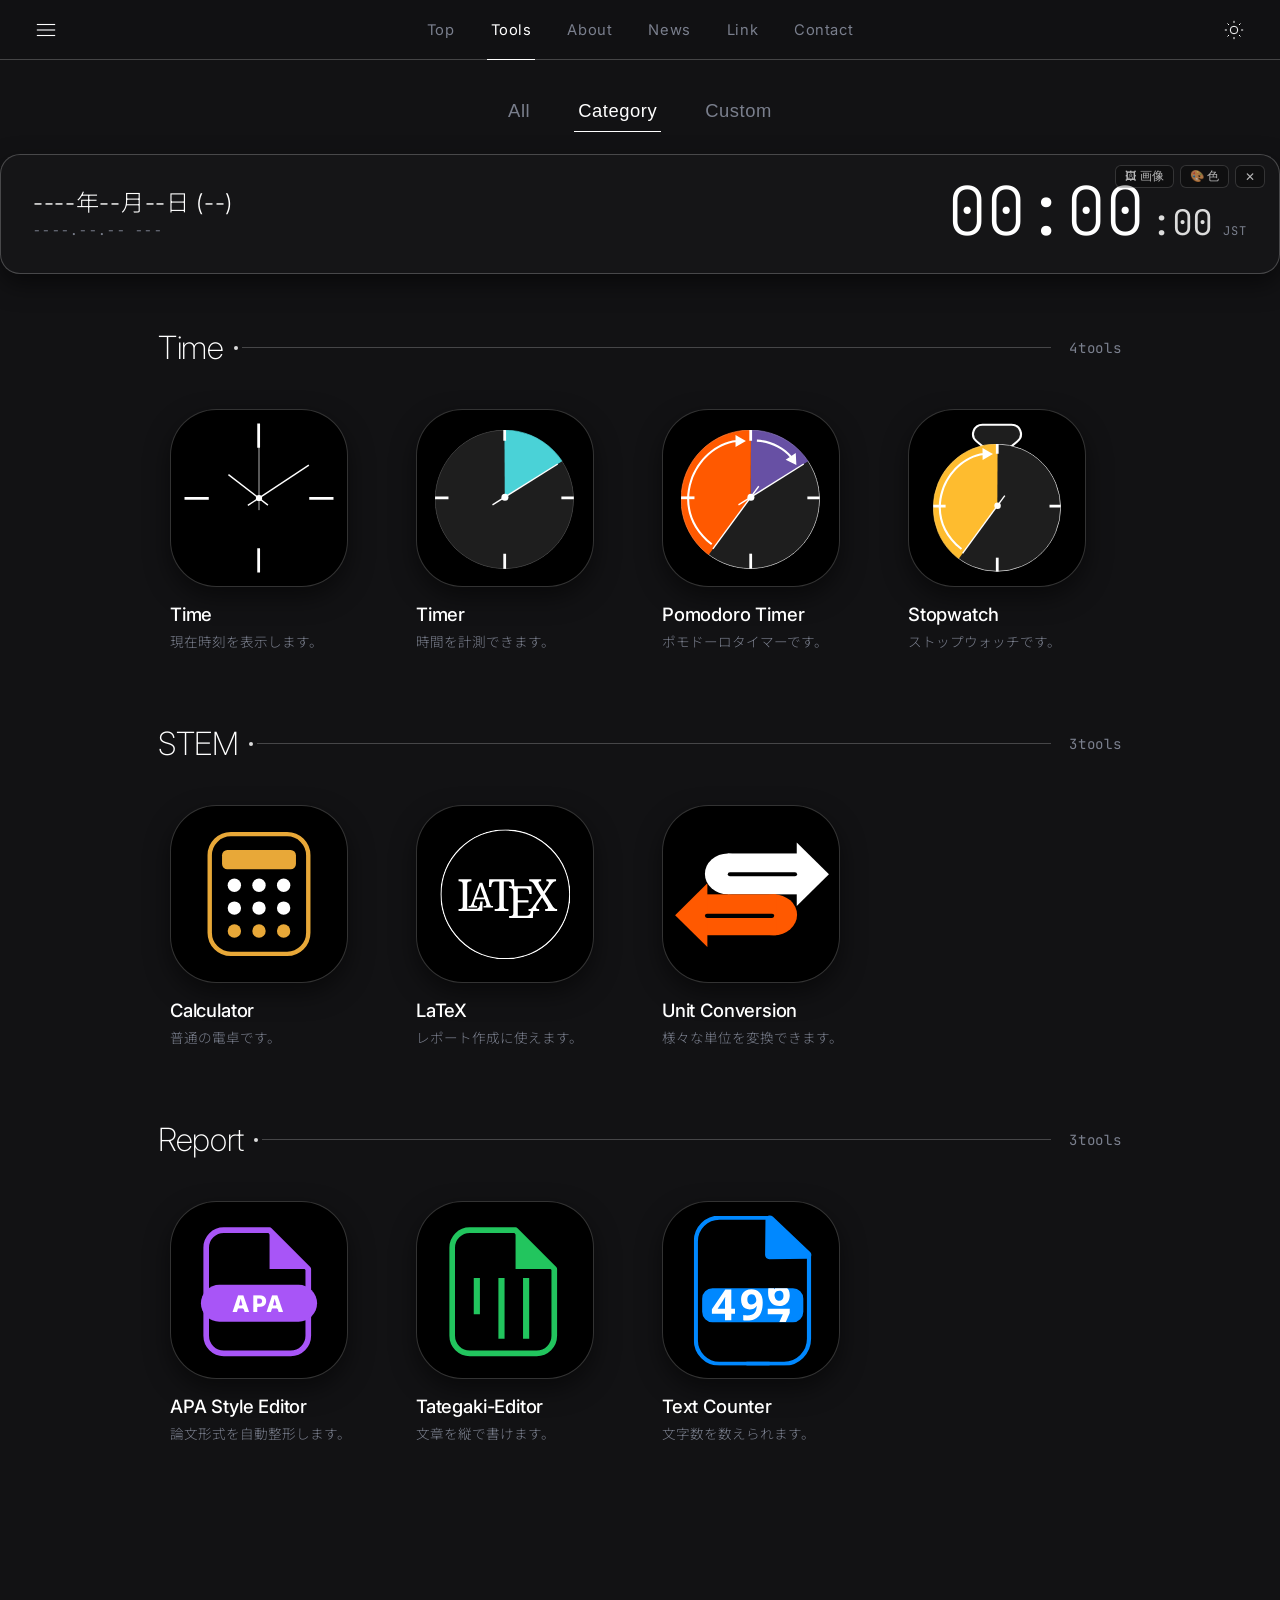
==== commit 660ba7db: "Implement wide clock widget with customization features Add a new wide clock widget with customizabl" ====
--- a/index.html
+++ b/index.html
@@ -52,6 +52,7 @@
     </button>
   </header>
 
+<!-- サブナビゲーション -->
   <div class="sub-nav-wrapper">
     <div class="sub-nav">
       <button class="sub-link" data-tab="all">All</button>
@@ -59,11 +60,37 @@
       <button class="sub-link" data-tab="custom">Custom</button>
     </div>
 
-    <div class="sub-mini-clock">
-      <span class="sub-mini-clock-dot"></span>
-      <span id="miniClock">00:00:00 JST</span>
+    <!-- ✦ 新設：横長ワイド時計ウィジェット（背景画像＆色変更対応） ✦ -->
+    <div class="portal-clock-banner" id="portalClockBanner">
+      <div class="banner-overlay"></div>
+
+      <!-- 背景画像＆色カスタマイズ操作ツール -->
+      <div class="banner-toolbar">
+        <input type="file" id="portalBgInput" accept="image/*" style="display: none;">
+        <button class="banner-btn" id="btnPortalUpload" title="好きな背景画像を設定">🖼 画像</button>
+
+        <input type="color" id="portalColorPicker" value="#121214" style="display: none;">
+        <button class="banner-btn" id="btnPortalColor" title="好きな背景色に変更">🎨 色</button>
+
+        <button class="banner-btn" id="btnPortalReset" title="初期背景に戻す">✕</button>
+      </div>
+
+      <div class="banner-content">
+        <!-- 左：年月日・曜日 -->
+        <div class="banner-date-area">
+          <div class="banner-date-main" id="portalDateMain">----年--月--日 (--)</div>
+          <div class="banner-sub-text" id="portalDateSub">----.--.-- ---</div>
+        </div>
+
+        <!-- 右：横長デジタル時計 -->
+        <div class="banner-time-area">
+          <span class="banner-time-main" id="portalTimeMain">00:00</span>
+          <span class="banner-time-sec" id="portalTimeSec">:00</span>
+          <span class="banner-time-zone">JST</span>
+        </div>
+      </div>
     </div>
-    
+
     <div class="custom-toolbar" id="customToolbar">
       <span>✦ ドラッグ＆ドロップで配置を変更できます</span>
       <button class="reset-btn" id="resetOrderBtn">配置をリセット</button>
--- a/css/style.css
+++ b/css/style.css
@@ -653,3 +653,156 @@
   .main-nav { display: none; }
   .section-title { font-size: 1.6rem; }
 }
+
+/* ─── index.html 上部：横長時計バナー ─── */
+.portal-clock-banner {
+  position: relative;
+  width: 100%;
+  min-height: 120px;
+  background-color: var(--card-bg);
+  background-size: cover;
+  background-position: center;
+  border: 1px solid var(--sharp-line);
+  border-radius: 20px;
+  margin: 10px 0 24px;
+  overflow: hidden;
+  box-shadow: var(--icon-shadow);
+  transition: all 0.3s ease;
+}
+
+/* 画像設定時の可読性オーバーレイ（すりガラス） */
+.banner-overlay {
+  position: absolute;
+  inset: 0;
+  background: rgba(0, 0, 0, 0.3);
+  backdrop-filter: blur(4px);
+  -webkit-backdrop-filter: blur(4px);
+  opacity: 0;
+  transition: opacity 0.3s ease;
+  pointer-events: none;
+  z-index: 1;
+}
+
+.portal-clock-banner.has-bg .banner-overlay {
+  opacity: 1;
+}
+
+.portal-clock-banner.has-bg {
+  color: #ffffff !important;
+}
+.portal-clock-banner.has-bg .banner-sub-text {
+  color: rgba(255, 255, 255, 0.75) !important;
+}
+
+/* 時計ウィジェット内部の横長レイアウト */
+.banner-content {
+  position: relative;
+  z-index: 2;
+  display: flex;
+  align-items: center;
+  justify-content: space-between;
+  padding: 22px 32px;
+  gap: 20px;
+  flex-wrap: wrap;
+}
+
+/* 左側：年月日・曜日 */
+.banner-date-area {
+  display: flex;
+  flex-direction: column;
+  gap: 4px;
+}
+
+.banner-date-main {
+  font-size: clamp(1.1rem, 2.2vw, 1.45rem);
+  font-weight: 300;
+  letter-spacing: 0.03em;
+}
+
+.banner-date-main .banner-weekday {
+  margin-left: 6px;
+  color: var(--sharp-line-bright);
+}
+
+.banner-sub-text {
+  font-family: 'JetBrains Mono', monospace;
+  font-size: 0.8rem;
+  color: var(--text-sub);
+  letter-spacing: 0.1em;
+}
+
+/* 右側：大型デジタル時計 */
+.banner-time-area {
+  display: flex;
+  align-items: baseline;
+  font-family: 'JetBrains Mono', monospace;
+  letter-spacing: -0.02em;
+}
+
+.banner-time-main {
+  font-size: clamp(2.4rem, 6.5vw, 4.2rem);
+  font-weight: 200;
+  line-height: 1;
+}
+
+.banner-time-sec {
+  font-size: clamp(1.2rem, 3.2vw, 2.2rem);
+  color: var(--sharp-line-bright);
+  margin-left: 6px;
+  font-weight: 300;
+}
+
+.banner-time-zone {
+  font-size: 0.75rem;
+  color: var(--text-sub);
+  margin-left: 10px;
+  letter-spacing: 0.08em;
+}
+
+/* 右上の設定コントロール（画像・色変更） */
+.banner-toolbar {
+  position: absolute;
+  top: 10px;
+  right: 14px;
+  z-index: 3;
+  display: flex;
+  gap: 6px;
+  opacity: 0.7;
+  transition: opacity 0.2s;
+}
+
+.portal-clock-banner:hover .banner-toolbar {
+  opacity: 1;
+}
+
+.banner-btn {
+  background: rgba(0, 0, 0, 0.4);
+  backdrop-filter: blur(8px);
+  border: 1px solid var(--sharp-line);
+  color: #fff;
+  font-family: 'Inter', sans-serif;
+  font-size: 0.72rem;
+  padding: 3px 9px;
+  border-radius: 6px;
+  cursor: pointer;
+  outline: none;
+  transition: all 0.2s;
+}
+
+.banner-btn:hover {
+  background: rgba(255, 255, 255, 0.2);
+  border-color: #fff;
+}
+
+@media (max-width: 640px) {
+  .banner-content {
+    flex-direction: column;
+    align-items: flex-start;
+    padding: 24px 20px 18px;
+    gap: 12px;
+  }
+  .banner-toolbar {
+    top: 8px;
+    right: 8px;
+  }
+}
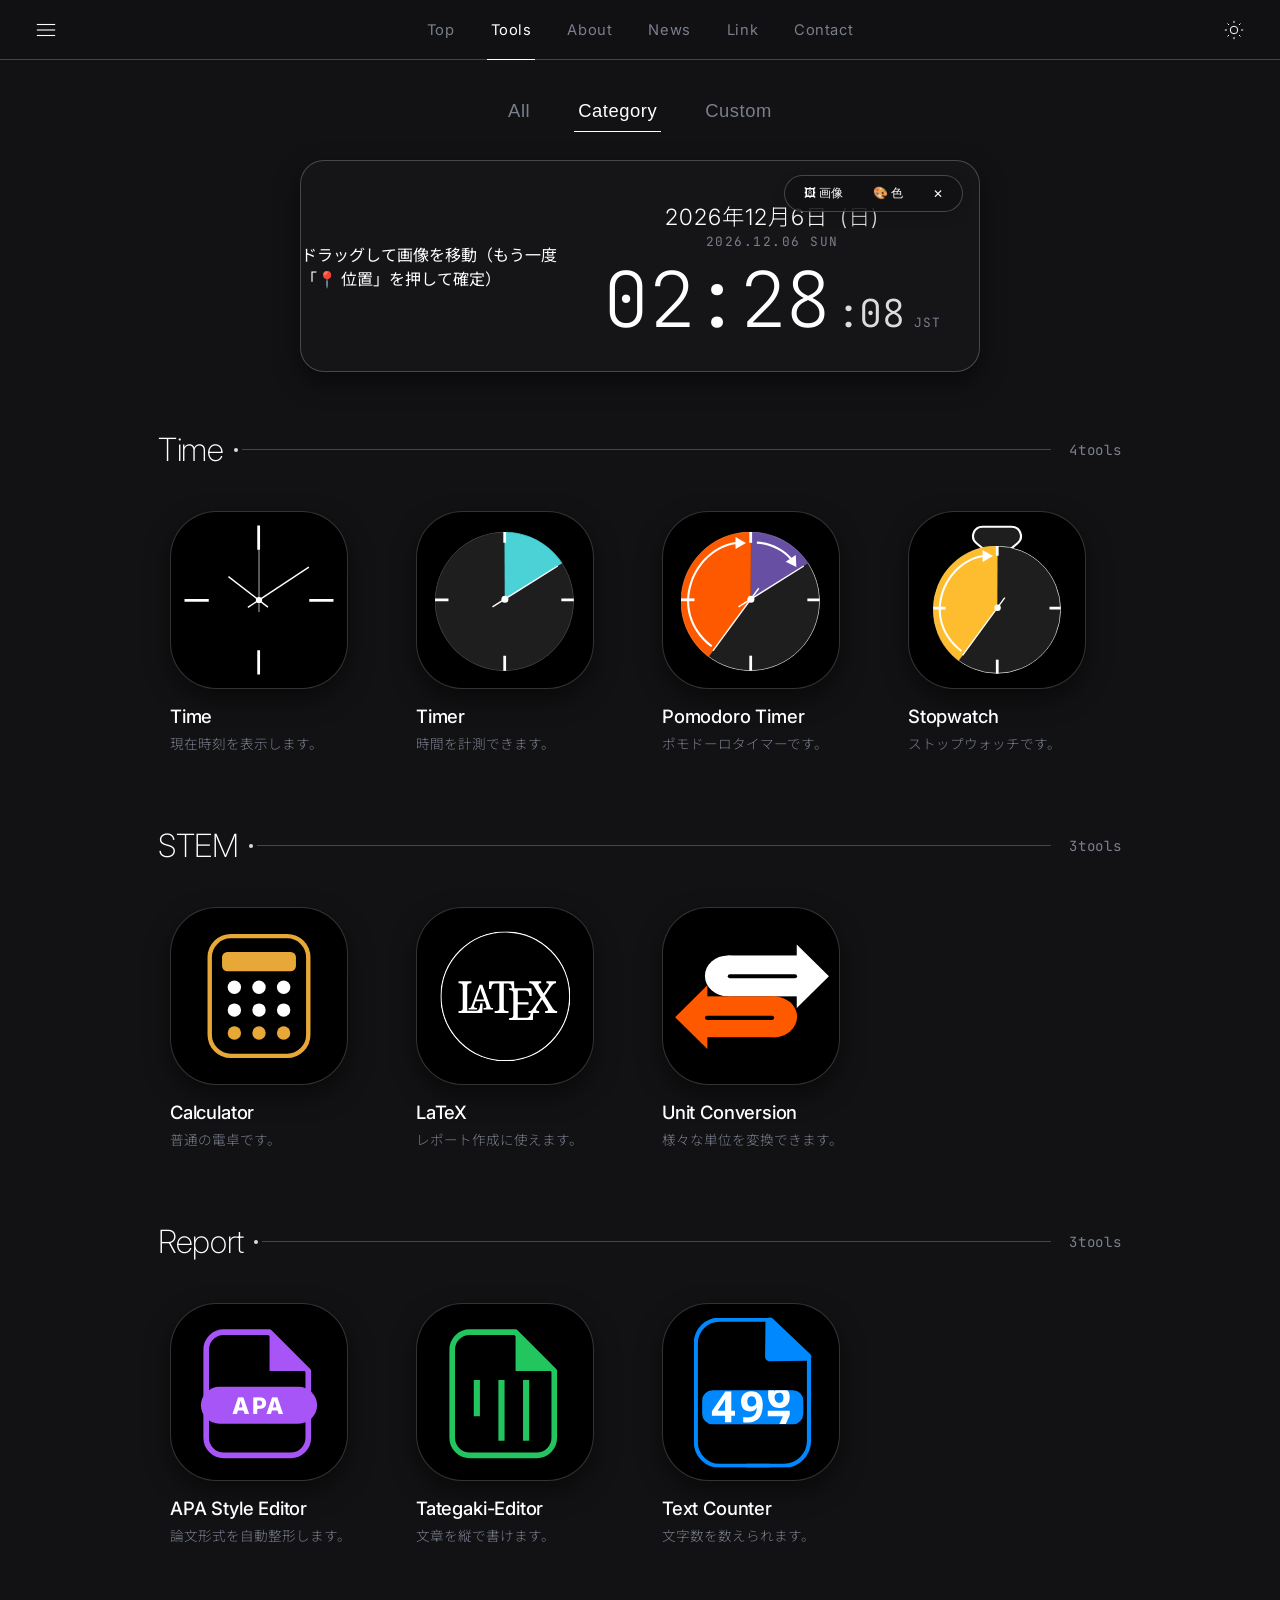
==== commit 24aff0b4: "Update index.html" ====
--- a/index.html
+++ b/index.html
@@ -60,29 +60,36 @@
       <button class="sub-link" data-tab="custom">Custom</button>
     </div>
 
-    <!-- ✦ 新設：横長ワイド時計ウィジェット（背景画像＆色変更対応） ✦ -->
+    <!-- ✦ 時計ウィジェット（ワイド＆画像高度カスタマイズ対応） ✦ -->
     <div class="portal-clock-banner" id="portalClockBanner">
       <div class="banner-overlay"></div>
 
-      <!-- 背景画像＆色カスタマイズ操作ツール -->
+      <!-- 右上カスタマイズツールバー -->
       <div class="banner-toolbar">
         <input type="file" id="portalBgInput" accept="image/*" style="display: none;">
         <button class="banner-btn" id="btnPortalUpload" title="好きな背景画像を設定">🖼 画像</button>
 
+        <!-- 画像がある時だけ現れるボタン -->
+        <button class="banner-btn bg-ctrl-btn" id="btnPortalBlur" title="ぼかしのON/OFF" style="display: none;">✨ ぼかし</button>
+        <button class="banner-btn bg-ctrl-btn" id="btnPortalPos" title="ドラッグで画像位置を移動" style="display: none;">📍 位置</button>
+
         <input type="color" id="portalColorPicker" value="#121214" style="display: none;">
-        <button class="banner-btn" id="btnPortalColor" title="好きな背景色に変更">🎨 色</button>
-
-        <button class="banner-btn" id="btnPortalReset" title="初期背景に戻す">✕</button>
-      </div>
+        <button class="banner-btn" id="btnPortalColor" title="ページ全体の背景色を変更">🎨 色</button>
+
+        <button class="banner-btn" id="btnPortalReset" title="初期状態に戻す">✕</button>
+      </div>
+
+      <!-- 位置調整中の操作ガイド（ドラッグ時に表示） -->
+      <div class="pos-guide-chip" id="posGuideChip">ドラッグして画像を移動（もう一度「📍 位置」を押して確定）</div>
 
       <div class="banner-content">
-        <!-- 左：年月日・曜日 -->
+        <!-- 年月日・曜日 -->
         <div class="banner-date-area">
           <div class="banner-date-main" id="portalDateMain">----年--月--日 (--)</div>
           <div class="banner-sub-text" id="portalDateSub">----.--.-- ---</div>
         </div>
 
-        <!-- 右：横長デジタル時計 -->
+        <!-- デジタル時計 -->
         <div class="banner-time-area">
           <span class="banner-time-main" id="portalTimeMain">00:00</span>
           <span class="banner-time-sec" id="portalTimeSec">:00</span>
--- a/css/style.css
+++ b/css/style.css
@@ -654,19 +654,23 @@
   .section-title { font-size: 1.6rem; }
 }
 
-/* ─── index.html 上部：横長時計バナー ─── */
+/* ─── index.html 上部：時計ウィジェット ─── */
 .portal-clock-banner {
   position: relative;
   width: 100%;
-  min-height: 120px;
+  max-width: 680px;          /* 横幅を程よく縮めてスマートに */
+  min-height: 200px;         /* 高さをしっかり確保 */
+  margin: 16px auto 28px;    /* 画面中央に配置 */
   background-color: var(--card-bg);
   background-size: cover;
   background-position: center;
   border: 1px solid var(--sharp-line);
-  border-radius: 20px;
-  margin: 10px 0 24px;
+  border-radius: 24px;
   overflow: hidden;
   box-shadow: var(--icon-shadow);
+  display: flex;
+  align-items: center;
+  justify-content: center;
   transition: all 0.3s ease;
 }
 
@@ -674,9 +678,9 @@
 .banner-overlay {
   position: absolute;
   inset: 0;
-  background: rgba(0, 0, 0, 0.3);
-  backdrop-filter: blur(4px);
-  -webkit-backdrop-filter: blur(4px);
+  background: rgba(0, 0, 0, 0.45);
+  backdrop-filter: blur(6px);
+  -webkit-backdrop-filter: blur(6px);
   opacity: 0;
   transition: opacity 0.3s ease;
   pointer-events: none;
@@ -690,33 +694,37 @@
 .portal-clock-banner.has-bg {
   color: #ffffff !important;
 }
-.portal-clock-banner.has-bg .banner-sub-text {
+.portal-clock-banner.has-bg .banner-sub-text,
+.portal-clock-banner.has-bg .banner-time-zone {
   color: rgba(255, 255, 255, 0.75) !important;
 }
 
-/* 時計ウィジェット内部の横長レイアウト */
+/* センターレイアウト */
 .banner-content {
   position: relative;
   z-index: 2;
   display: flex;
-  align-items: center;
-  justify-content: space-between;
-  padding: 22px 32px;
-  gap: 20px;
-  flex-wrap: wrap;
-}
-
-/* 左側：年月日・曜日 */
+  flex-direction: column;   /* 縦並びにして中央揃え */
+  align-items: center;
+  justify-content: center;
+  text-align: center;
+  padding: 38px 24px 32px;
+  gap: 10px;
+  width: 100%;
+}
+
+/* 上部：年月日・曜日 */
 .banner-date-area {
   display: flex;
   flex-direction: column;
-  gap: 4px;
+  align-items: center;
+  gap: 2px;
 }
 
 .banner-date-main {
-  font-size: clamp(1.1rem, 2.2vw, 1.45rem);
+  font-size: clamp(1.1rem, 2.4vw, 1.4rem);
   font-weight: 300;
-  letter-spacing: 0.03em;
+  letter-spacing: 0.04em;
 }
 
 .banner-date-main .banner-weekday {
@@ -728,81 +736,101 @@
   font-family: 'JetBrains Mono', monospace;
   font-size: 0.8rem;
   color: var(--text-sub);
-  letter-spacing: 0.1em;
-}
-
-/* 右側：大型デジタル時計 */
+  letter-spacing: 0.12em;
+}
+
+/* 中央：大型デジタル時計 */
 .banner-time-area {
   display: flex;
   align-items: baseline;
-  font-family: 'JetBrains Mono', monospace;
-  letter-spacing: -0.02em;
+  justify-content: center;
+  font-family: 'JetBrains Mono', monospace;
+  letter-spacing: -0.03em;
+  margin-top: 2px;
 }
 
 .banner-time-main {
-  font-size: clamp(2.4rem, 6.5vw, 4.2rem);
+  font-size: clamp(3.2rem, 9.5vw, 4.8rem); /* 迫力のある大きなフォント */
   font-weight: 200;
   line-height: 1;
 }
 
 .banner-time-sec {
-  font-size: clamp(1.2rem, 3.2vw, 2.2rem);
+  font-size: clamp(1.5rem, 4.2vw, 2.4rem);
   color: var(--sharp-line-bright);
   margin-left: 6px;
   font-weight: 300;
 }
 
 .banner-time-zone {
-  font-size: 0.75rem;
+  font-size: 0.8rem;
   color: var(--text-sub);
   margin-left: 10px;
   letter-spacing: 0.08em;
-}
-
-/* 右上の設定コントロール（画像・色変更） */
+  font-weight: 400;
+}
+
+/* 操作ツールバー（常にハッキリ見やすく配置） */
 .banner-toolbar {
   position: absolute;
-  top: 10px;
-  right: 14px;
-  z-index: 3;
-  display: flex;
-  gap: 6px;
-  opacity: 0.7;
-  transition: opacity 0.2s;
-}
-
-.portal-clock-banner:hover .banner-toolbar {
-  opacity: 1;
+  top: 14px;
+  right: 16px;
+  z-index: 4;
+  display: flex;
+  align-items: center;
+  gap: 8px;
+  background: var(--nav-bg);
+  border: 1px solid var(--sharp-line);
+  padding: 4px 8px;
+  border-radius: 9999px;
+  box-shadow: 0 4px 12px rgba(0, 0, 0, 0.15);
 }
 
 .banner-btn {
-  background: rgba(0, 0, 0, 0.4);
-  backdrop-filter: blur(8px);
-  border: 1px solid var(--sharp-line);
-  color: #fff;
+  background: none;
+  border: 1px solid transparent;
+  color: var(--text-main);
   font-family: 'Inter', sans-serif;
-  font-size: 0.72rem;
-  padding: 3px 9px;
-  border-radius: 6px;
+  font-size: 0.75rem;
+  padding: 4px 10px;
+  border-radius: 9999px;
   cursor: pointer;
   outline: none;
-  transition: all 0.2s;
+  display: inline-flex;
+  align-items: center;
+  gap: 4px;
+  transition: all 0.2s ease;
 }
 
 .banner-btn:hover {
+  background: var(--card-hover);
+  border-color: var(--sharp-line);
+}
+
+.portal-clock-banner.has-bg .banner-toolbar {
+  background: rgba(0, 0, 0, 0.6);
+  border-color: rgba(255, 255, 255, 0.25);
+}
+
+.portal-clock-banner.has-bg .banner-btn {
+  color: #ffffff;
+}
+
+.portal-clock-banner.has-bg .banner-btn:hover {
   background: rgba(255, 255, 255, 0.2);
-  border-color: #fff;
 }
 
 @media (max-width: 640px) {
+  .portal-clock-banner {
+    min-height: 180px;
+  }
   .banner-content {
-    flex-direction: column;
-    align-items: flex-start;
-    padding: 24px 20px 18px;
-    gap: 12px;
+    padding: 46px 16px 24px;
   }
   .banner-toolbar {
-    top: 8px;
-    right: 8px;
+    top: 10px;
+    right: 12px;
+    gap: 4px;
+    padding: 3px 6px;
   }
 }
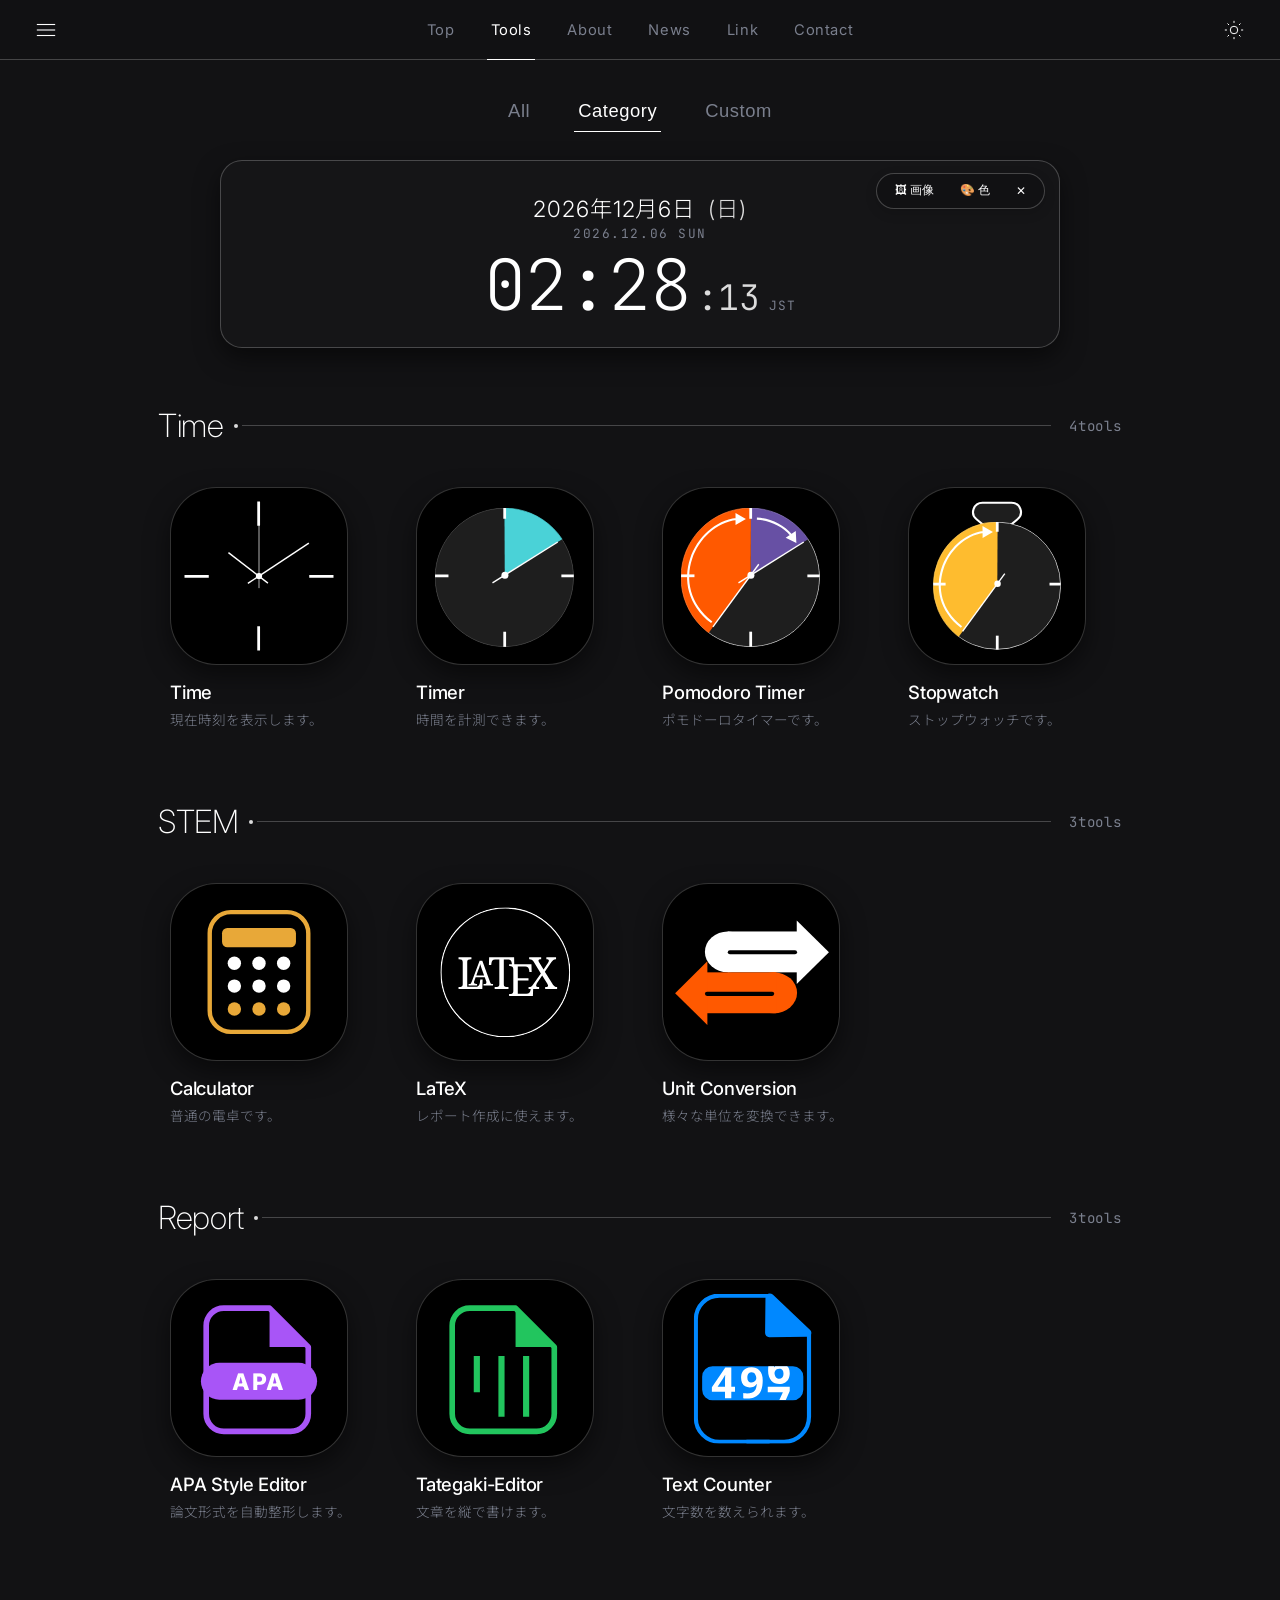
==== commit 605050b9: "Add custom toolbar with drag-and-drop instructions" ====
--- a/index.html
+++ b/index.html
@@ -97,6 +97,7 @@
         </div>
       </div>
     </div>
+    
 
     <div class="custom-toolbar" id="customToolbar">
       <span>✦ ドラッグ＆ドロップで配置を変更できます</span>
--- a/css/style.css
+++ b/css/style.css
@@ -654,35 +654,69 @@
   .section-title { font-size: 1.6rem; }
 }
 
-/* ─── index.html 上部：時計ウィジェット ─── */
+/* ─── index.html 上部：時計ウィジェット（横長ワイド版） ─── */
 .portal-clock-banner {
   position: relative;
   width: 100%;
-  max-width: 680px;          /* 横幅を程よく縮めてスマートに */
-  min-height: 200px;         /* 高さをしっかり確保 */
-  margin: 16px auto 28px;    /* 画面中央に配置 */
+  max-width: 840px;          /* 横長にワイド化 */
+  min-height: 180px;         /* ほどよい高さでスマートな比率 */
+  margin: 16px auto 28px;
   background-color: var(--card-bg);
   background-size: cover;
-  background-position: center;
+  background-position: center center;
+  background-repeat: no-repeat;
   border: 1px solid var(--sharp-line);
-  border-radius: 24px;
+  border-radius: 22px;
   overflow: hidden;
   box-shadow: var(--icon-shadow);
   display: flex;
   align-items: center;
   justify-content: center;
-  transition: all 0.3s ease;
-}
-
-/* 画像設定時の可読性オーバーレイ（すりガラス） */
+  transition: border-color 0.3s ease, box-shadow 0.3s ease;
+}
+
+/* 位置調整モード中のカーソル＆枠線ハイライト */
+.portal-clock-banner.is-positioning {
+  cursor: grab !important;
+  outline: 2px dashed #38bdf8;
+  outline-offset: -2px;
+}
+.portal-clock-banner.is-positioning:active {
+  cursor: grabbing !important;
+}
+
+/* 位置調整中ガイドチップ */
+.pos-guide-chip {
+  position: absolute;
+  bottom: 12px;
+  z-index: 10;
+  background: rgba(0, 0, 0, 0.75);
+  backdrop-filter: blur(8px);
+  color: #38bdf8;
+  font-size: 0.75rem;
+  font-family: 'JetBrains Mono', 'Noto Sans JP', sans-serif;
+  padding: 4px 14px;
+  border-radius: 9999px;
+  border: 1px solid rgba(56, 189, 248, 0.4);
+  pointer-events: none;
+  opacity: 0;
+  transform: translateY(6px);
+  transition: all 0.2s ease;
+}
+.portal-clock-banner.is-positioning .pos-guide-chip {
+  opacity: 1;
+  transform: translateY(0);
+}
+
+/* 画像オーバーレイ（ぼかし ＆ 可読性） */
 .banner-overlay {
   position: absolute;
   inset: 0;
   background: rgba(0, 0, 0, 0.45);
-  backdrop-filter: blur(6px);
-  -webkit-backdrop-filter: blur(6px);
+  backdrop-filter: blur(8px);
+  -webkit-backdrop-filter: blur(8px);
   opacity: 0;
-  transition: opacity 0.3s ease;
+  transition: opacity 0.3s ease, backdrop-filter 0.2s ease, background 0.2s ease;
   pointer-events: none;
   z-index: 1;
 }
@@ -691,29 +725,38 @@
   opacity: 1;
 }
 
+/* ぼかし OFF モード時（画像くっきり＋文字保護のための薄いシャドウ） */
+.portal-clock-banner.no-blur .banner-overlay {
+  backdrop-filter: none !important;
+  -webkit-backdrop-filter: none !important;
+  background: rgba(0, 0, 0, 0.25) !important;
+}
+
 .portal-clock-banner.has-bg {
   color: #ffffff !important;
+  text-shadow: 0 2px 8px rgba(0, 0, 0, 0.5); /* くっきり時も文字が読めるよう影を付与 */
 }
 .portal-clock-banner.has-bg .banner-sub-text,
 .portal-clock-banner.has-bg .banner-time-zone {
-  color: rgba(255, 255, 255, 0.75) !important;
-}
-
-/* センターレイアウト */
+  color: rgba(255, 255, 255, 0.8) !important;
+}
+
+/* センターコンテンツ */
 .banner-content {
   position: relative;
   z-index: 2;
   display: flex;
-  flex-direction: column;   /* 縦並びにして中央揃え */
+  flex-direction: column;
   align-items: center;
   justify-content: center;
   text-align: center;
-  padding: 38px 24px 32px;
-  gap: 10px;
+  padding: 30px 24px 26px;
+  gap: 8px;
   width: 100%;
-}
-
-/* 上部：年月日・曜日 */
+  pointer-events: none; /* ドラッグ操作を妨げない */
+}
+
+/* 年月日・曜日 */
 .banner-date-area {
   display: flex;
   flex-direction: column;
@@ -722,7 +765,7 @@
 }
 
 .banner-date-main {
-  font-size: clamp(1.1rem, 2.4vw, 1.4rem);
+  font-size: clamp(1.1rem, 2.3vw, 1.4rem);
   font-weight: 300;
   letter-spacing: 0.04em;
 }
@@ -739,24 +782,23 @@
   letter-spacing: 0.12em;
 }
 
-/* 中央：大型デジタル時計 */
+/* 大型デジタル時計 */
 .banner-time-area {
   display: flex;
   align-items: baseline;
   justify-content: center;
   font-family: 'JetBrains Mono', monospace;
   letter-spacing: -0.03em;
-  margin-top: 2px;
 }
 
 .banner-time-main {
-  font-size: clamp(3.2rem, 9.5vw, 4.8rem); /* 迫力のある大きなフォント */
+  font-size: clamp(3.0rem, 8.5vw, 4.4rem);
   font-weight: 200;
   line-height: 1;
 }
 
 .banner-time-sec {
-  font-size: clamp(1.5rem, 4.2vw, 2.4rem);
+  font-size: clamp(1.4rem, 3.8vw, 2.2rem);
   color: var(--sharp-line-bright);
   margin-left: 6px;
   font-weight: 300;
@@ -770,15 +812,15 @@
   font-weight: 400;
 }
 
-/* 操作ツールバー（常にハッキリ見やすく配置） */
+/* ツールバー */
 .banner-toolbar {
   position: absolute;
-  top: 14px;
-  right: 16px;
+  top: 12px;
+  right: 14px;
   z-index: 4;
   display: flex;
   align-items: center;
-  gap: 8px;
+  gap: 6px;
   background: var(--nav-bg);
   border: 1px solid var(--sharp-line);
   padding: 4px 8px;
@@ -791,8 +833,8 @@
   border: 1px solid transparent;
   color: var(--text-main);
   font-family: 'Inter', sans-serif;
-  font-size: 0.75rem;
-  padding: 4px 10px;
+  font-size: 0.74rem;
+  padding: 4px 9px;
   border-radius: 9999px;
   cursor: pointer;
   outline: none;
@@ -800,37 +842,39 @@
   align-items: center;
   gap: 4px;
   transition: all 0.2s ease;
-}
-
-.banner-btn:hover {
+  user-select: none;
+}
+
+.banner-btn:hover, .banner-btn.active {
   background: var(--card-hover);
   border-color: var(--sharp-line);
 }
 
+.banner-btn.active {
+  background: var(--sharp-active);
+  color: var(--bg);
+}
+
 .portal-clock-banner.has-bg .banner-toolbar {
-  background: rgba(0, 0, 0, 0.6);
+  background: rgba(0, 0, 0, 0.65);
   border-color: rgba(255, 255, 255, 0.25);
 }
-
 .portal-clock-banner.has-bg .banner-btn {
   color: #ffffff;
 }
-
 .portal-clock-banner.has-bg .banner-btn:hover {
   background: rgba(255, 255, 255, 0.2);
 }
+.portal-clock-banner.has-bg .banner-btn.active {
+  background: #ffffff;
+  color: #000000;
+}
 
 @media (max-width: 640px) {
   .portal-clock-banner {
-    min-height: 180px;
+    min-height: 170px;
   }
   .banner-content {
-    padding: 46px 16px 24px;
+    padding: 44px 14px 20px;
   }
-  .banner-toolbar {
-    top: 10px;
-    right: 12px;
-    gap: 4px;
-    padding: 3px 6px;
-  }
-}
+}
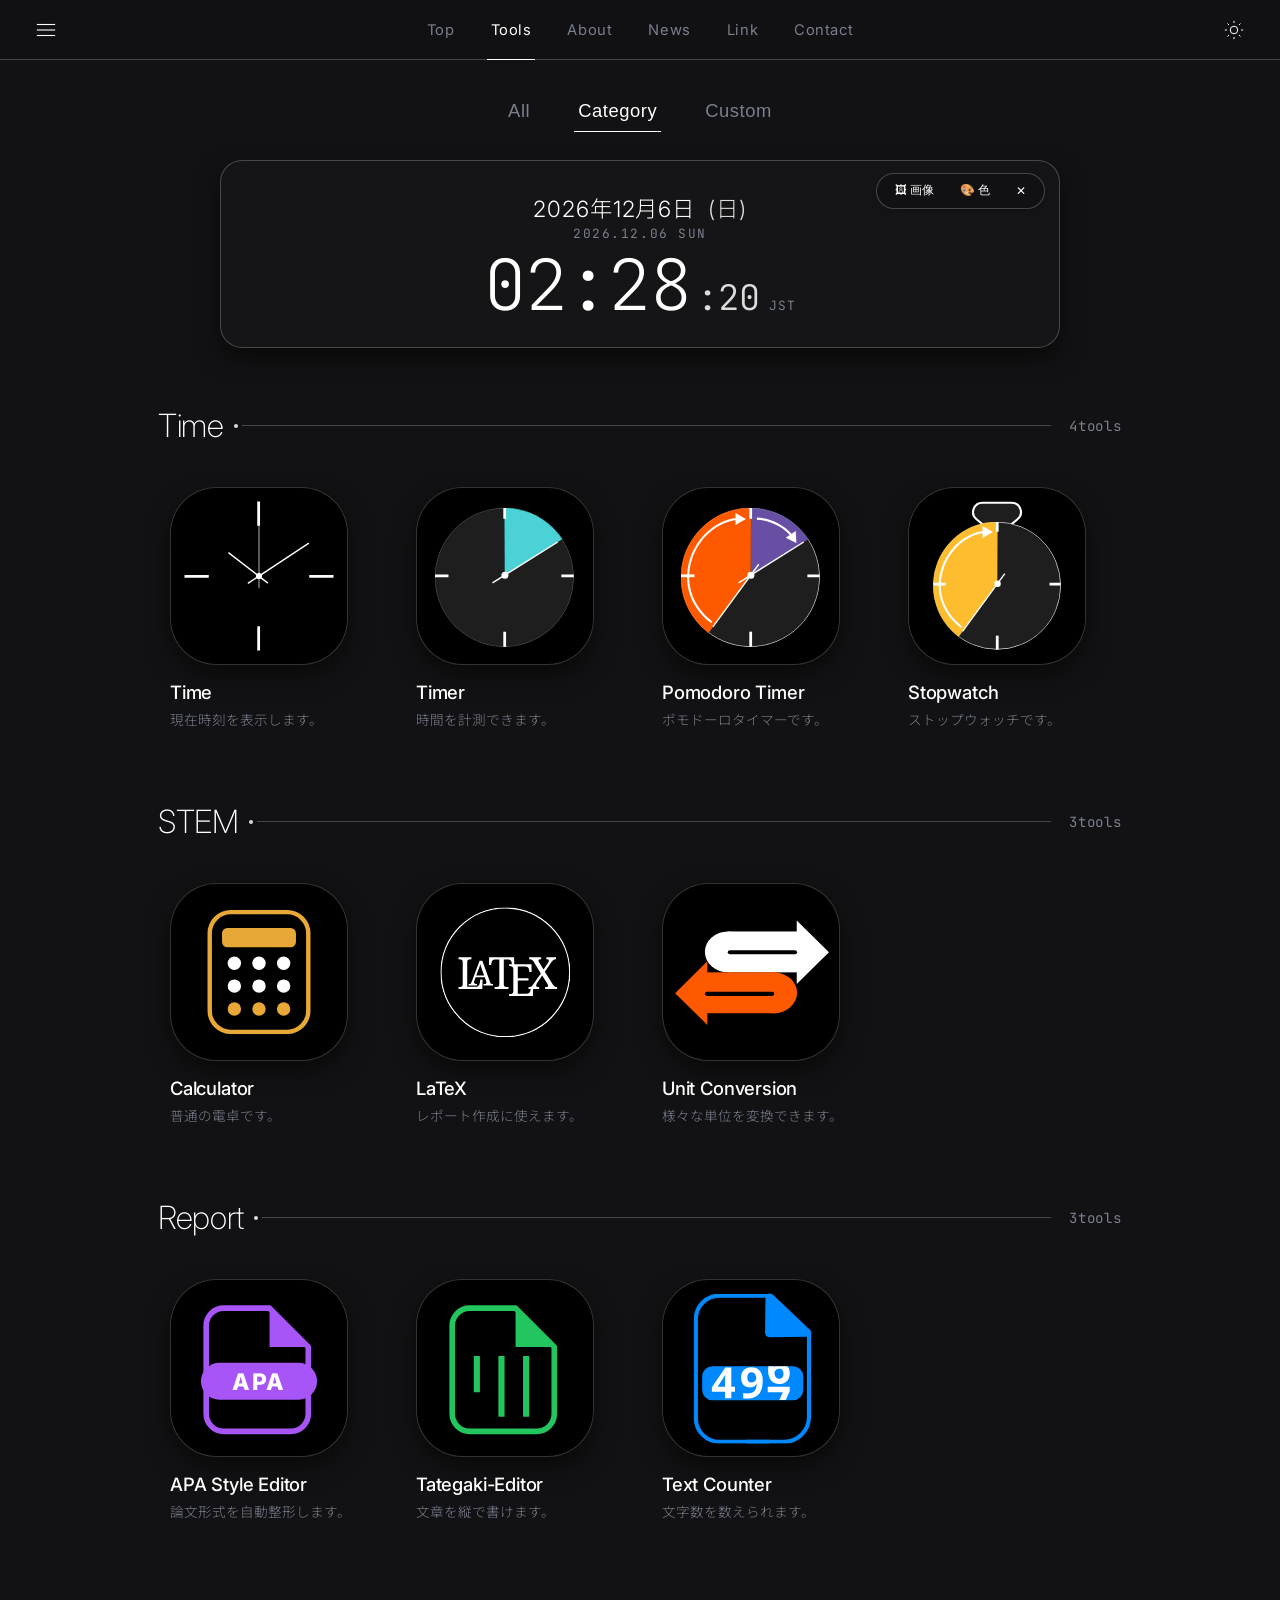
==== commit 36a55c50: "Update APA link to point to apa.html" ====
--- a/index.html
+++ b/index.html
@@ -296,7 +296,7 @@
 
       <div class="tools-grid" id="grid-report">
         <!-- 1. APA Style Editor -->
-        <a href="#apa" class="tool-item" data-id="apa" data-origin="report">
+        <a href="apa.html" class="tool-item" data-id="apa" data-origin="report">
           <div class="icon-box">
             <svg viewBox="0 0 100 100">
               <path d="M 30 16 L 56 16 L 78 38 L 78 76 A 10 10 0 0 1 68 86 L 30 86 A 10 10 0 0 1 20 76 L 20 26 A 10 10 0 0 1 30 16 Z" 
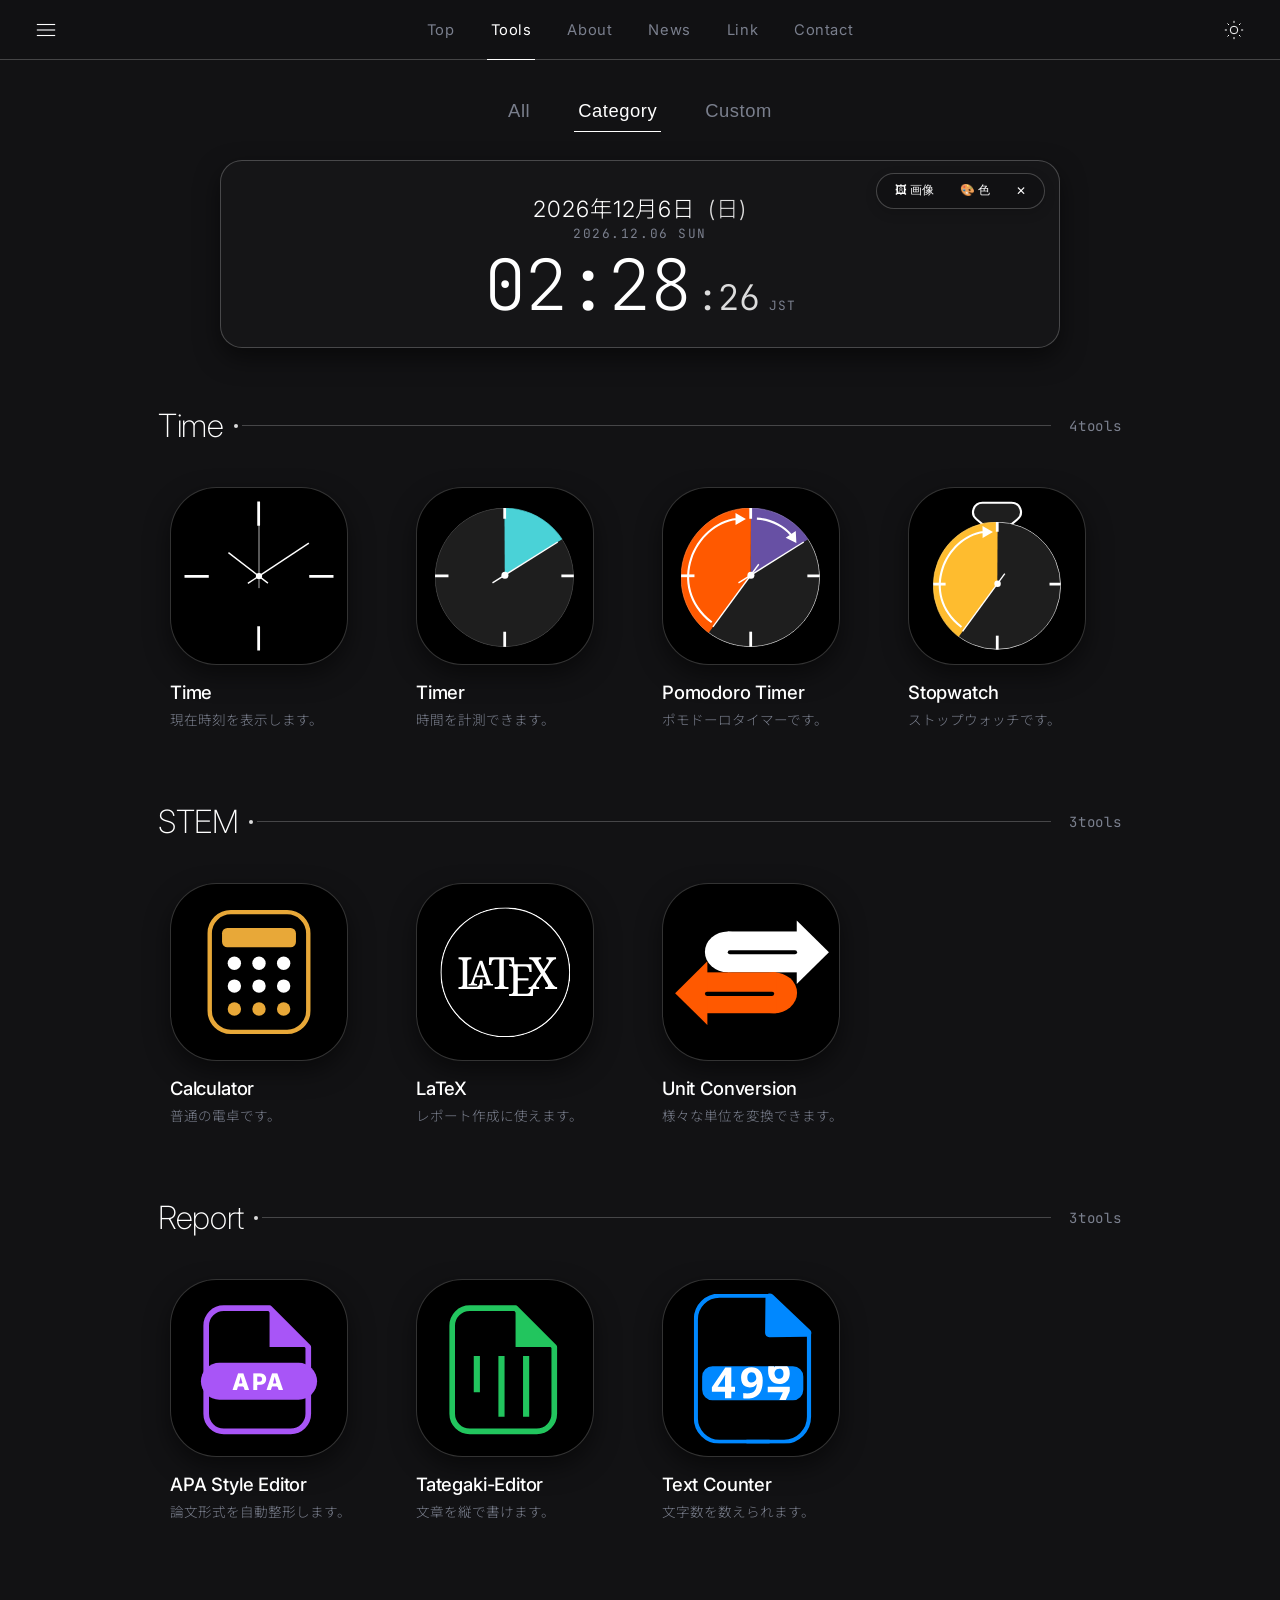
==== commit c291056c: "Design KITs information pages and activate the site menu" ====
--- a/index.html
+++ b/index.html
@@ -16,6 +16,7 @@
       if (savedTheme === 'light') document.documentElement.classList.add('light');
     })();
   </script>
+  <link rel="stylesheet" href="css/navigation.css">
 </head>
 <body>
 
@@ -32,9 +33,9 @@
       <a href="index.html" class="nav-link">Top</a>
       <a href="index.html" class="nav-link active">Tools</a>
       <a href="about.html" class="nav-link">About</a>
-      <a href="#" class="nav-link">News</a>
-      <a href="#" class="nav-link">Link</a>
-      <a href="#" class="nav-link">Contact</a>
+      <a href="news.html" class="nav-link">News</a>
+      <a href="links.html" class="nav-link">Link</a>
+      <a href="contact.html" class="nav-link">Contact</a>
     </nav>
 
     <button class="theme-btn" id="themeBtn" aria-label="Toggle Theme">
@@ -370,5 +371,6 @@
 
   <script src="js/theme.js"></script>
   <script src="js/main.js"></script>
+  <script src="js/navigation.js"></script>
 </body>
 </html>
--- a/css/navigation.css
+++ b/css/navigation.css
@@ -0,0 +1,27 @@
+.kits-menu {
+  --menu-accent:#d5fa85;
+  position:fixed; inset:0 auto 0 0; margin:0; padding:24px;
+  width:min(400px, 100%); max-width:100%; height:100%; max-height:100%;
+  overflow:auto; border:0; border-right:1px solid var(--sharp-line);
+  background:#18191d; color:#f3f3ee; box-shadow:15px 0 50px #0005;
+}
+html.light .kits-menu { --menu-accent:#476323; background:#f5f5ef; color:#20231b; }
+.kits-menu::backdrop { background:#0008; }
+.kits-menu :focus-visible,.header :is(button,a):focus-visible { outline:2px solid var(--menu-accent, var(--text-main)); outline-offset:3px; }
+.kits-menu-head { display:flex; align-items:center; justify-content:space-between; gap:16px; padding-bottom:22px; }
+.kits-menu-head h2 { font-size:1.9rem; letter-spacing:-.05em; }
+.kits-menu-head h2 span,.kits-menu-label { color:var(--menu-accent); }
+.kits-menu-close { min-width:44px; min-height:44px; border:1px solid var(--sharp-line); background:transparent; color:inherit; border-radius:50%; font-size:1.4rem; cursor:pointer; }
+.kits-menu-label { font:500 .72rem 'JetBrains Mono',monospace; letter-spacing:.12em; padding:10px 0; }
+.kits-menu a { color:inherit; text-decoration:none; }
+.kits-menu nav a { display:grid; grid-template-columns:1fr auto; align-items:center; gap:6px; padding:12px 8px; min-height:46px; border-top:1px solid var(--sharp-line); }
+.kits-menu nav a[aria-current="page"],.kits-menu a:hover { color:var(--menu-accent); }
+.kits-menu a small { display:block; font-size:.72rem; opacity:.78; }
+.kits-shortcuts { margin-top:20px; }
+.kits-shortcuts div { display:flex; flex-wrap:wrap; gap:7px; }
+.kits-shortcuts a { padding:9px 11px; border:1px solid var(--sharp-line); border-radius:30px; font-size:.8rem; }
+html:has(.kits-menu[open]) { overflow:hidden; }
+@media (max-width:630px) {
+  .header.kits-menu-ready .main-nav { display:none; }
+  .header.kits-menu-ready::after { content:'KITs'; position:absolute; left:50%; transform:translateX(-50%); color:var(--text-main); font-weight:600; pointer-events:none; }
+}
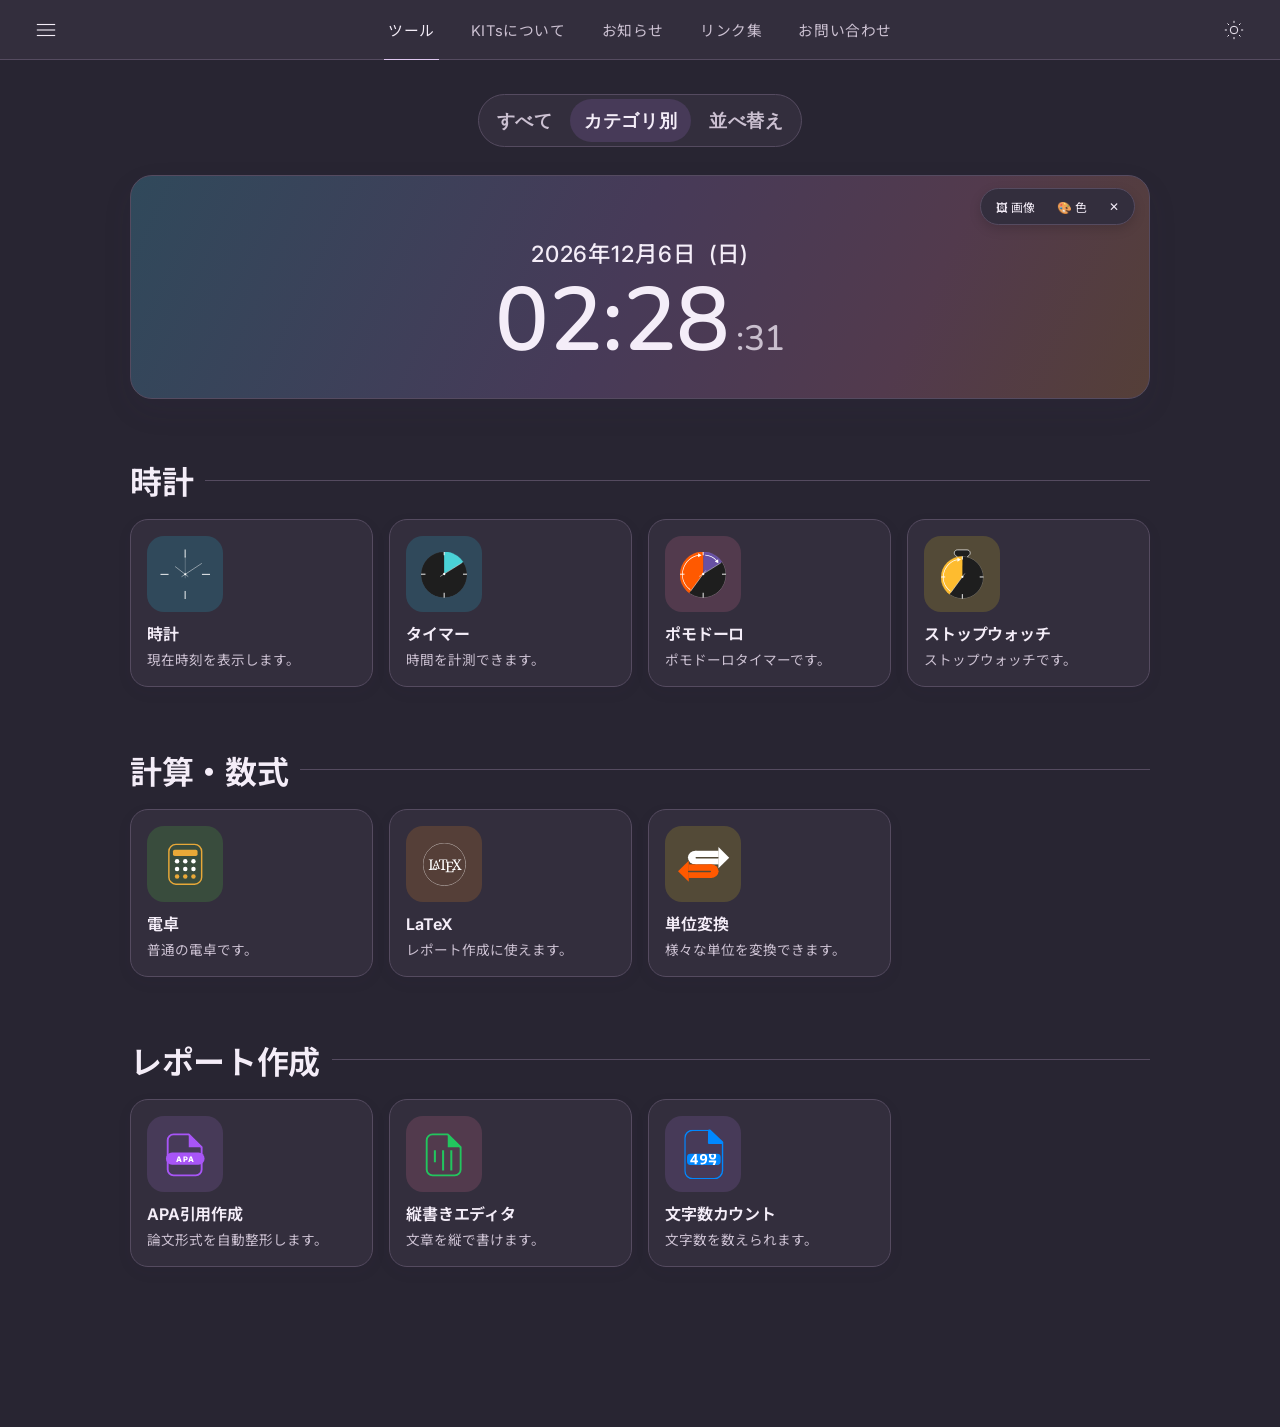
==== commit aa8cf4f0: "Refresh KITs with layered pastel colors and softer typography" ====
--- a/index.html
+++ b/index.html
@@ -7,7 +7,7 @@
   
   <link rel="preconnect" href="https://fonts.googleapis.com">
   <link rel="preconnect" href="https://fonts.gstatic.com" crossorigin>
-  <link href="https://fonts.googleapis.com/css2?family=Inter:wght@200;300;400;500;600&family=JetBrains+Mono:wght@400;500&family=Noto+Sans+JP:wght@300;400;500&display=swap" rel="stylesheet">
+  <link href="https://fonts.googleapis.com/css2?family=Nunito:wght@500;600;700&family=Inter:wght@200;300;400;500;600&family=JetBrains+Mono:wght@400;500&family=Noto+Sans+JP:wght@300;400;500&display=swap" rel="stylesheet">
   <link rel="stylesheet" href="css/style.css">
 
   <script>
@@ -17,8 +17,9 @@
     })();
   </script>
   <link rel="stylesheet" href="css/navigation.css">
+  <link rel="stylesheet" href="css/pastel.css">
 </head>
-<body>
+<body class="tools-page">
 
   <header class="header">
     <button class="menu-btn" aria-label="Menu">
@@ -30,15 +31,14 @@
     </button>
 
     <nav class="main-nav">
-      <a href="index.html" class="nav-link">Top</a>
-      <a href="index.html" class="nav-link active">Tools</a>
-      <a href="about.html" class="nav-link">About</a>
-      <a href="news.html" class="nav-link">News</a>
-      <a href="links.html" class="nav-link">Link</a>
-      <a href="contact.html" class="nav-link">Contact</a>
+      <a href="index.html" class="nav-link active">ツール</a>
+      <a href="about.html" class="nav-link">KITsについて</a>
+      <a href="news.html" class="nav-link">お知らせ</a>
+      <a href="links.html" class="nav-link">リンク集</a>
+      <a href="contact.html" class="nav-link">お問い合わせ</a>
     </nav>
 
-    <button class="theme-btn" id="themeBtn" aria-label="Toggle Theme">
+    <button class="theme-btn" id="themeBtn" aria-label="表示テーマを切り替える">
       <svg width="20" height="20" viewBox="0 0 24 24" fill="none" stroke="currentColor" stroke-width="1.2">
         <circle cx="12" cy="12" r="4.5"></circle>
         <line x1="12" y1="1" x2="12" y2="3.5"></line>
@@ -56,9 +56,9 @@
 <!-- サブナビゲーション -->
   <div class="sub-nav-wrapper">
     <div class="sub-nav">
-      <button class="sub-link" data-tab="all">All</button>
-      <button class="sub-link active" data-tab="category">Category</button>
-      <button class="sub-link" data-tab="custom">Custom</button>
+      <button class="sub-link" data-tab="all">すべて</button>
+      <button class="sub-link active" data-tab="category">カテゴリ別</button>
+      <button class="sub-link" data-tab="custom">並べ替え</button>
     </div>
 
     <!-- ✦ 時計ウィジェット（ワイド＆画像高度カスタマイズ対応） ✦ -->
@@ -71,7 +71,7 @@
         <button class="banner-btn" id="btnPortalUpload" title="好きな背景画像を設定">🖼 画像</button>
 
         <!-- 画像がある時だけ現れるボタン -->
-        <button class="banner-btn bg-ctrl-btn" id="btnPortalBlur" title="ぼかしのON/OFF" style="display: none;">✨ ぼかし</button>
+        <button class="banner-btn bg-ctrl-btn" id="btnPortalBlur" title="ぼかしの切り替え" style="display: none;">✨ ぼかし</button>
         <button class="banner-btn bg-ctrl-btn" id="btnPortalPos" title="ドラッグで画像位置を移動" style="display: none;">📍 位置</button>
 
         <input type="color" id="portalColorPicker" value="#121214" style="display: none;">
@@ -87,14 +87,12 @@
         <!-- 年月日・曜日 -->
         <div class="banner-date-area">
           <div class="banner-date-main" id="portalDateMain">----年--月--日 (--)</div>
-          <div class="banner-sub-text" id="portalDateSub">----.--.-- ---</div>
         </div>
 
         <!-- デジタル時計 -->
         <div class="banner-time-area">
           <span class="banner-time-main" id="portalTimeMain">00:00</span>
           <span class="banner-time-sec" id="portalTimeSec">:00</span>
-          <span class="banner-time-zone">JST</span>
         </div>
       </div>
     </div>
@@ -110,9 +108,8 @@
     <!-- Time -->
     <section class="section category-section" data-cat="time">
       <div class="section-header">
-        <h2 class="section-title">Time</h2>
+        <h2 class="section-title">時計</h2>
         <div class="section-line"></div>
-        <span class="section-count">4tools</span>
       </div>
 
       <div class="tools-grid" id="grid-time">
@@ -130,7 +127,7 @@
               <circle cx="197.5" cy="620.5" r="4.5" class="svg-main-fill"/>
             </svg>
           </div>
-          <div class="tool-title">Time</div>
+          <div class="tool-title">時計</div>
           <div class="tool-desc">現在時刻を表示します。</div>
         </a>
 
@@ -154,7 +151,7 @@
               </g>
             </svg>
           </div>
-          <div class="tool-title">Timer</div>
+          <div class="tool-title">タイマー</div>
           <div class="tool-desc">時間を計測できます。</div>
         </a>
 
@@ -182,7 +179,7 @@
               <path d="M943.978 573.02L943.115 555.721L928.565 565.118L943.978 573.02ZM887 537.716L886.927 539.215C904.066 540.049 923.358 548.101 935.503 562.642L936.655 561.681L937.806 560.719C925.049 545.445 904.925 537.087 887.073 536.218L887 537.716Z" class="svg-main-fill"/>
             </svg>
           </div>
-          <div class="tool-title">Pomodoro Timer</div>
+          <div class="tool-title">ポモドーロ</div>
           <div class="tool-desc">ポモドーロタイマーです。</div>
         </a>
 
@@ -208,7 +205,7 @@
               </g>
             </svg>
           </div>
-          <div class="tool-title">Stopwatch</div>
+          <div class="tool-title">ストップウォッチ</div>
           <div class="tool-desc">ストップウォッチです。</div>
         </a>
       </div>
@@ -217,9 +214,8 @@
     <!-- STEM -->
     <section class="section category-section" data-cat="stem">
       <div class="section-header">
-        <h2 class="section-title">STEM</h2>
+        <h2 class="section-title">計算・数式</h2>
         <div class="section-line"></div>
-        <span class="section-count">3tools</span>
       </div>
 
       <div class="tools-grid" id="grid-stem">
@@ -240,7 +236,7 @@
               <circle cx="64" cy="71" r="3.8" fill="#e8a838"/>
             </svg>
           </div>
-          <div class="tool-title">Calculator</div>
+          <div class="tool-title">電卓</div>
           <div class="tool-desc">普通の電卓です。</div>
         </a>
 
@@ -281,7 +277,7 @@
               <line x1="812" y1="1164" x2="906" y2="1164" stroke="var(--icon-bg)" stroke-width="6" stroke-linecap="round"/>
             </svg>
           </div>
-          <div class="tool-title">Unit Conversion</div>
+          <div class="tool-title">単位変換</div>
           <div class="tool-desc">様々な単位を変換できます。</div>
         </a>
       </div>
@@ -290,9 +286,8 @@
     <!-- Report -->
     <section class="section category-section" data-cat="report">
       <div class="section-header">
-        <h2 class="section-title">Report</h2>
+        <h2 class="section-title">レポート作成</h2>
         <div class="section-line"></div>
-        <span class="section-count">3tools</span>
       </div>
 
       <div class="tools-grid" id="grid-report">
@@ -307,7 +302,7 @@
               <text x="50" y="62.5" font-family="'Inter', sans-serif" font-size="13" font-weight="800" fill="#fff" text-anchor="middle" letter-spacing="1">APA</text>
             </svg>
           </div>
-          <div class="tool-title">APA Style Editor</div>
+          <div class="tool-title">APA引用作成</div>
           <div class="tool-desc">論文形式を自動整形します。</div>
         </a>
 
@@ -323,7 +318,7 @@
               <line x1="34" y1="45" x2="34" y2="62" stroke="#22c55e" stroke-width="3.5" stroke-linecap="square"/>
             </svg>
           </div>
-          <div class="tool-title">Tategaki-Editor</div>
+          <div class="tool-title">縦書きエディタ</div>
           <div class="tool-desc">文章を縦で書けます。</div>
         </a>
 
@@ -358,7 +353,7 @@
               </g>
             </svg>
           </div>
-          <div class="tool-title">Text Counter</div>
+          <div class="tool-title">文字数カウント</div>
           <div class="tool-desc">文字数を数えられます。</div>
         </a>
       </div>
--- a/css/navigation.css
+++ b/css/navigation.css
@@ -1,22 +1,20 @@
 .kits-menu {
-  --menu-accent:#d5fa85;
+  --menu-accent:var(--pastel-accent);
   position:fixed; inset:0 auto 0 0; margin:0; padding:24px;
   width:min(400px, 100%); max-width:100%; height:100%; max-height:100%;
   overflow:auto; border:0; border-right:1px solid var(--sharp-line);
-  background:#18191d; color:#f3f3ee; box-shadow:15px 0 50px #0005;
+  background:linear-gradient(155deg, var(--pastel-blue), var(--pastel-paper) 42%, var(--pastel-lilac)); color:var(--pastel-ink); box-shadow:15px 0 50px #0005;
 }
-html.light .kits-menu { --menu-accent:#476323; background:#f5f5ef; color:#20231b; }
 .kits-menu::backdrop { background:#0008; }
 .kits-menu :focus-visible,.header :is(button,a):focus-visible { outline:2px solid var(--menu-accent, var(--text-main)); outline-offset:3px; }
 .kits-menu-head { display:flex; align-items:center; justify-content:space-between; gap:16px; padding-bottom:22px; }
 .kits-menu-head h2 { font-size:1.9rem; letter-spacing:-.05em; }
 .kits-menu-head h2 span,.kits-menu-label { color:var(--menu-accent); }
 .kits-menu-close { min-width:44px; min-height:44px; border:1px solid var(--sharp-line); background:transparent; color:inherit; border-radius:50%; font-size:1.4rem; cursor:pointer; }
-.kits-menu-label { font:500 .72rem 'JetBrains Mono',monospace; letter-spacing:.12em; padding:10px 0; }
+.kits-menu-label { font-size:1rem; font-weight:600; padding:10px 0; }
 .kits-menu a { color:inherit; text-decoration:none; }
 .kits-menu nav a { display:grid; grid-template-columns:1fr auto; align-items:center; gap:6px; padding:12px 8px; min-height:46px; border-top:1px solid var(--sharp-line); }
 .kits-menu nav a[aria-current="page"],.kits-menu a:hover { color:var(--menu-accent); }
-.kits-menu a small { display:block; font-size:.72rem; opacity:.78; }
 .kits-shortcuts { margin-top:20px; }
 .kits-shortcuts div { display:flex; flex-wrap:wrap; gap:7px; }
 .kits-shortcuts a { padding:9px 11px; border:1px solid var(--sharp-line); border-radius:30px; font-size:.8rem; }
--- a/css/pastel.css
+++ b/css/pastel.css
@@ -0,0 +1,134 @@
+:root {
+  --pastel-ink: #f4edf8;
+  --pastel-muted: #ccc1d2;
+  --pastel-base: #282532;
+  --pastel-paper: #332e3d;
+  --pastel-edge: #554b60;
+  --pastel-blue: #30495b;
+  --pastel-lilac: #473a58;
+  --pastel-pink: #523a4d;
+  --pastel-cream: #534a37;
+  --pastel-green: #394c3d;
+  --pastel-peach: #553f38;
+  --pastel-accent: #dfc7f0;
+  --pastel-on-accent: #362644;
+}
+html.light {
+  --pastel-ink: #3c3446;
+  --pastel-muted: #665b6e;
+  --pastel-base: #fcfafc;
+  --pastel-paper: #fffdff;
+  --pastel-edge: #e5dce9;
+  --pastel-blue: #dceef8;
+  --pastel-lilac: #ede2f2;
+  --pastel-pink: #fae3ec;
+  --pastel-cream: #fbf4d9;
+  --pastel-green: #e7f1d8;
+  --pastel-peach: #fae8d9;
+  --pastel-accent: #644c79;
+  --pastel-on-accent: #fffaff;
+}
+:root {
+  --pastel-wash: linear-gradient(115deg, var(--pastel-blue), var(--pastel-lilac) 48%, var(--pastel-pink) 76%, var(--pastel-peach));
+  --soft-numbers: 'Nunito', 'Segoe UI', system-ui, sans-serif;
+}
+
+.tools-page {
+  --nav-bg: var(--pastel-paper);
+  --text-main: var(--pastel-ink);
+  --text-sub: var(--pastel-muted);
+  --sharp-line: var(--pastel-edge);
+  --sharp-line-bright: var(--pastel-muted);
+  --sharp-active: var(--pastel-accent);
+  --card-hover: var(--pastel-lilac);
+  background-color: var(--bg, var(--pastel-base));
+}
+html:has(.tools-page) { --bg: var(--pastel-base); }
+.tools-page .sub-nav-wrapper {
+  width: min(1020px, calc(100% - 32px));
+  margin-inline: auto;
+}
+.tools-page .sub-nav {
+  gap: 4px;
+  padding: 4px;
+  border: 1px solid var(--pastel-edge);
+  border-radius: 30px;
+  background: var(--pastel-paper);
+}
+.tools-page .sub-link { border-radius: 25px; padding: 9px 14px; font-weight: 600; }
+.tools-page .sub-link.active { background: var(--pastel-lilac); }
+.tools-page .sub-link.active::after { display: none; }
+.tools-page .portal-clock-banner {
+  max-width: none;
+  min-height: 224px;
+  border-color: var(--pastel-edge);
+  box-shadow: 0 12px 30px #38274917;
+}
+.tools-page .portal-clock-banner:not(.has-bg) { background-image: var(--pastel-wash); }
+.tools-page .banner-content { padding: 58px 16px 30px; }
+.tools-page .banner-date-main { font-weight: 500; }
+.tools-page .banner-weekday { color: inherit; }
+.tools-page .banner-time-area, .news-list time {
+  font-family: var(--soft-numbers);
+  font-variant-numeric: tabular-nums;
+}
+.tools-page .banner-time-main { font-size: clamp(3.5rem, 10vw, 5.6rem); font-weight: 600; }
+.tools-page .banner-time-sec { color: inherit; opacity: .75; font-weight: 500; }
+.tools-page .banner-toolbar { max-width: calc(100% - 24px); gap: 2px; padding-inline: 5px; }
+.tools-page .banner-btn { font-family: inherit; white-space: nowrap; }
+.tools-page .banner-btn:focus-visible, .tools-page .sub-link:focus-visible {
+  outline: 2px solid var(--pastel-accent);
+  outline-offset: 2px;
+}
+.tools-page .container { max-width: 1076px; }
+.tools-page .section-header { margin-bottom: 16px; gap: 12px; }
+.tools-page .section-title { font-size: clamp(1.35rem, 3.2vw, 2rem); font-weight: 650; }
+.tools-page .section-line::before { display: none; }
+.tools-page .tools-grid { grid-template-columns: repeat(4, minmax(0, 1fr)); gap: 16px; }
+.tools-page .tool-item {
+  --tool-tint: var(--pastel-blue);
+  --icon-bg: var(--tool-tint);
+  align-items: flex-start;
+  padding: 16px;
+  background: var(--pastel-paper);
+  border: 1px solid var(--pastel-edge);
+  box-shadow: 0 5px 16px #3827490e;
+}
+.tools-page [data-origin="stem"] { --tool-tint: var(--pastel-green); }
+.tools-page [data-origin="report"] { --tool-tint: var(--pastel-lilac); }
+.tools-page [data-id="pomodoro"], .tools-page [data-id="tategaki"] { --tool-tint: var(--pastel-pink); }
+.tools-page [data-id="stopwatch"], .tools-page [data-id="unit"] { --tool-tint: var(--pastel-cream); }
+.tools-page [data-id="latex"] { --tool-tint: var(--pastel-peach); }
+.tools-page .tool-item:hover { background: var(--tool-tint); }
+.tools-page .icon-box {
+  width: clamp(52px, 8vw, 76px);
+  margin-bottom: 12px;
+  border: 0;
+  border-radius: 17px;
+  box-shadow: none;
+}
+.tools-page .icon-box svg { width: 77%; height: 77%; }
+.tools-page .tool-title { font-size: 1rem; font-weight: 650; }
+.tools-page .tool-desc { font-weight: 400; }
+@media (max-width: 680px) {
+  .tools-page .tools-grid { grid-template-columns: repeat(2, minmax(0, 1fr)); gap: 12px; }
+  .tools-page .container { padding-inline: 16px; }
+  .tools-page .tool-item { padding: 12px; }
+  .tools-page .banner-toolbar { right: 10px; }
+  .tools-page .banner-btn { padding-inline: 4px; }
+}
+
+.tool-detail-page {
+  --bg: var(--pastel-base);
+  --nav-bg: var(--pastel-paper);
+  --text-main: var(--pastel-ink);
+  --text-sub: var(--pastel-muted);
+  --sharp-line: var(--pastel-edge);
+  --sharp-line-bright: var(--pastel-muted);
+  --sharp-active: var(--pastel-accent);
+  --card-bg: var(--pastel-paper);
+  --card-hover: var(--pastel-lilac);
+  --card-border: var(--pastel-edge);
+}
+.tool-detail-page .meter-bg-circle { fill: var(--pastel-lilac); }
+.tool-detail-page .meter-status { letter-spacing: .04em; }
